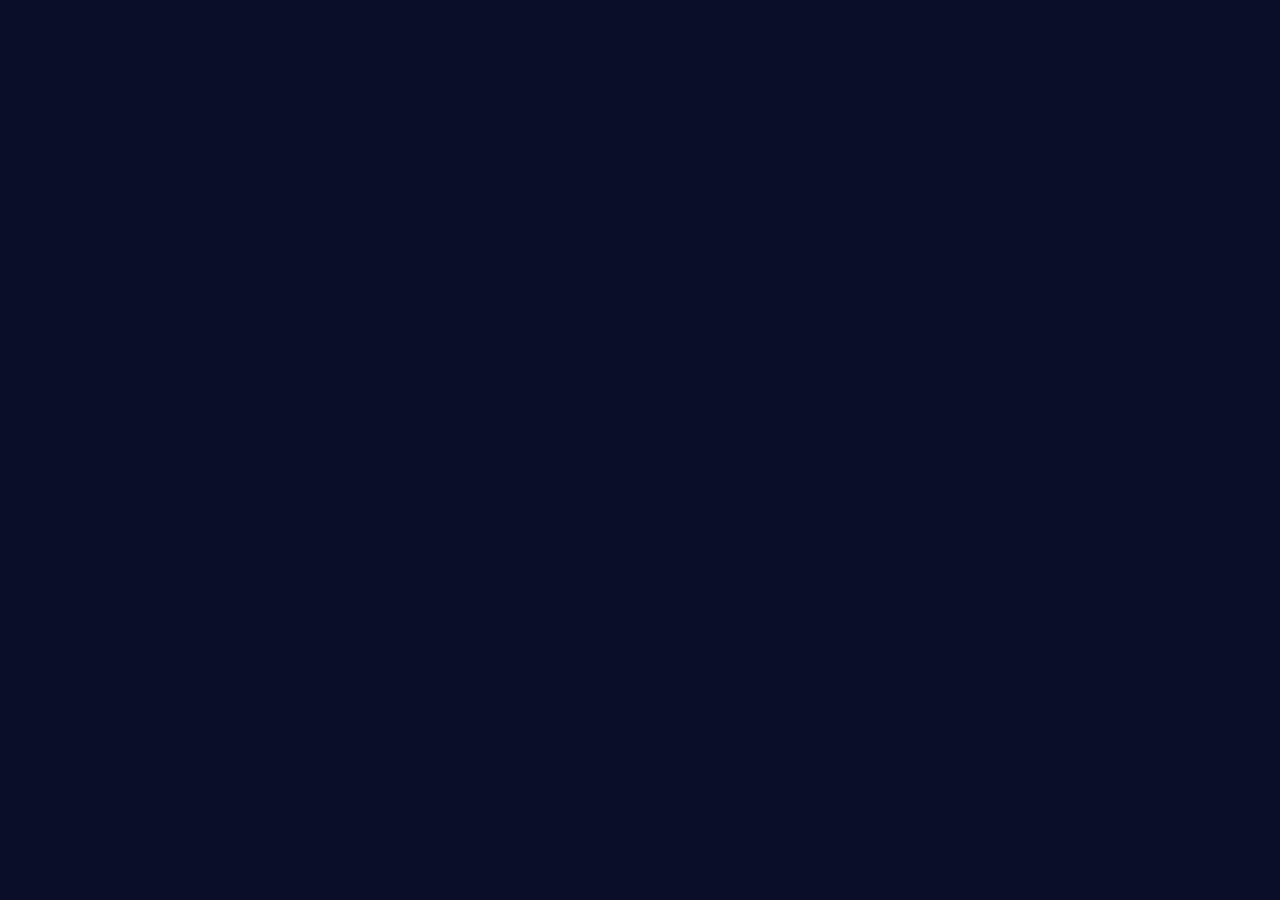
==== index.html @ 2895fe79 "Add files via upload teste01" ====
<!DOCTYPE html>
<html lang="pt-br">
<head>
  <meta charset="UTF-8" />
  <meta name="viewport" content="width=device-width, initial-scale=1.0" />
  <meta name="description" content="RENAN — Portfolio de Web Designer & Desenvolvedor Criativo. Design, UI/UX e Desenvolvimento." />
  <meta name="author" content="Renan Ananias" />
  <meta name="theme-color" content="#0a0e27" />

  <title>RENAN — Portfolio</title>

  <!-- Favicon -->
  <link rel="icon" type="image/svg+xml" href="assets/favicon.svg" />

  <!-- ============================================================ -->
  <!-- Dependências via CDN (sem build!)                              -->
  <!-- ============================================================ -->

  <!-- Tailwind CSS v3 (CDN oficial) -->
  <script src="https://cdn.tailwindcss.com"></script>

  <!-- React 18 (produção) -->
  <script crossorigin src="https://unpkg.com/react@18/umd/react.production.min.js"></script>
  <script crossorigin src="https://unpkg.com/react-dom@18/umd/react-dom.production.min.js"></script>

  <!-- Babel Standalone — compila JSX direto no navegador -->
  <script src="https://unpkg.com/@babel/standalone/babel.min.js"></script>

  <!-- ============================================================ -->
  <!-- Configuração do Tailwind (tema neon cyber)                      -->
  <!-- ============================================================ -->
  <script>
    tailwind.config = {
      darkMode: 'class',
      theme: {
        extend: {
          colors: {
            'neon-green': '#00ff88',
            'neon-cyan': '#00d9ff',
            'neon-magenta': '#ff00ff',
            'bg-dark': '#0a0e27',
            'bg-card': '#1a1f3a',
            'bg-border': '#2d3a5c',
          },
          fontFamily: {
            sans: ['Inter', 'system-ui', 'sans-serif'],
          },
        },
      },
    };
  </script>

  <!-- Estilos customizados (animações + tema) -->
  <link rel="stylesheet" href="css/styles.css" />

  <!-- Google Fonts -->
  <link rel="preconnect" href="https://fonts.googleapis.com" />
  <link rel="preconnect" href="https://fonts.gstatic.com" crossorigin />
  <link
    href="https://fonts.googleapis.com/css2?family=Inter:wght@300;400;500;600;700;800&display=swap"
    rel="stylesheet"
  />

  <!-- ============================================================ -->
  <!-- Google Analytics (invisível — não perturba o usuário)          -->
  <!-- ============================================================ -->
  <script async src="https://www.googletagmanager.com/gtag/js?id=G-N0YK98PT64"></script>
  <script>
    window.dataLayer = window.dataLayer || [];
    function gtag(){dataLayer.push(arguments);}
    gtag('js', new Date());
    gtag('config', 'G-N0YK98PT64');
  </script>
</head>

<body class="bg-[#0a0e27] text-gray-100">
  <!-- Ponto de montagem do React -->
  <div id="root"></div>

  <!-- Fallback enquanto React carrega -->
  <noscript>
    <div style="padding: 2rem; text-align: center; color: #00ff88;">
      ⚠️ Este site precisa de JavaScript habilitado para funcionar.
    </div>
  </noscript>

  <!--
    ============================================================
    Ponto de entrada da aplicação
    - type="text/babel"   : Babel compila o JSX
    - data-presets="react": suporta JSX
    - SEM data-type="module" (Babel Standalone tem bug com imports relativos)
    - Carrega bundle.js (gerado por concatenar.py) com TUDO concatenado
    ============================================================
  -->
  <script type="text/babel" data-presets="react" src="js/bundle.js"></script>
</body>
</html>
---- css/styles.css ----
/* ============================================================================
   styles.css — Custom styles for the no-build portfolio
   Substitui o que era feito pelo @theme do Tailwind v4 no projeto original
   ============================================================================ */

:root {
  /* Cores do tema neon */
  --neon-green: #00ff88;
  --neon-cyan: #00d9ff;
  --neon-magenta: #ff00ff;

  --bg-dark: #0a0e27;
  --bg-card: #1a1f3a;
  --bg-border: #2d3a5c;

  --color-text: #e0e0ff;
  --color-muted: #a0a0c0;
}

/* Reset + base */
* {
  box-sizing: border-box;
}

html {
  scroll-behavior: smooth;
}

body {
  margin: 0;
  padding: 0;
  background: var(--bg-dark);
  color: var(--color-text);
  font-family: 'Inter', system-ui, -apple-system, sans-serif;
  min-height: 100vh;
  overflow-x: hidden;
}

/* Scrollbar customizada (neon) */
::-webkit-scrollbar {
  width: 8px;
}

::-webkit-scrollbar-track {
  background: rgba(10, 14, 39, 0.5);
}

::-webkit-scrollbar-thumb {
  background: linear-gradient(180deg, #00ff88, #00d9ff);
  border-radius: 4px;
}

::-webkit-scrollbar-thumb:hover {
  background: linear-gradient(180deg, #00d9ff, #00ff88);
}

/* ============================================================================
   Animações globais
   ============================================================================ */

@keyframes glow-pulse {
  0%, 100% {
    text-shadow:
      0 0 10px rgba(0, 255, 136, 0.5),
      0 0 20px rgba(0, 217, 255, 0.3);
  }
  50% {
    text-shadow:
      0 0 20px rgba(0, 255, 136, 0.8),
      0 0 40px rgba(0, 217, 255, 0.6);
  }
}

@keyframes neon-glow {
  0%, 100% {
    box-shadow:
      0 0 10px rgba(0, 255, 136, 0.3),
      inset 0 0 10px rgba(0, 255, 136, 0.1);
  }
  50% {
    box-shadow:
      0 0 20px rgba(0, 255, 136, 0.6),
      inset 0 0 20px rgba(0, 255, 136, 0.2);
  }
}

@keyframes fade-in-up {
  from {
    opacity: 0;
    transform: translateY(20px);
  }
  to {
    opacity: 1;
    transform: translateY(0);
  }
}

@keyframes circuit-flow {
  0% {
    stroke-dashoffset: 1000;
  }
  100% {
    stroke-dashoffset: 0;
  }
}

@keyframes fade-in {
  from { opacity: 0; }
  to { opacity: 1; }
}

@keyframes slide-in-from-top {
  from {
    opacity: 0;
    transform: translateY(-8px);
  }
  to {
    opacity: 1;
    transform: translateY(0);
  }
}

/* Classes utilitárias de animação */
.animate-glow-pulse {
  animation: glow-pulse 3s ease-in-out infinite;
}

.animate-neon-glow {
  animation: neon-glow 2s ease-in-out infinite;
}

.animate-fade-in-up {
  animation: fade-in-up 0.8s ease-out;
}

.animate-circuit-flow {
  animation: circuit-flow 4s linear infinite;
}

.animate-fade-in {
  animation: fade-in 150ms ease-out;
}

.animate-slide-in-from-top-2 {
  animation: slide-in-from-top 150ms ease-out;
}

/* ============================================================================
   Cursor pointer em elementos interativos
   ============================================================================ */
button:not(:disabled),
[role="button"]:not([aria-disabled="true"]),
[type="button"]:not(:disabled),
[type="submit"]:not(:disabled),
[type="reset"]:not(:disabled),
a[href],
select:not(:disabled),
input[type="checkbox"]:not(:disabled),
input[type="radio"]:not(:disabled) {
  cursor: pointer;
}

/* ============================================================================
   Container customizado (centrado + padding responsivo)
   ============================================================================ */
.container {
  width: 100%;
  margin-left: auto;
  margin-right: auto;
  padding-left: 1rem;
  padding-right: 1rem;
}

@media (min-width: 640px) {
  .container {
    padding-left: 1.5rem;
    padding-right: 1.5rem;
  }
}

@media (min-width: 1024px) {
  .container {
    padding-left: 2rem;
    padding-right: 2rem;
    max-width: 1280px;
  }
}

/* ============================================================================
   Suporte a prefers-reduced-motion
   ============================================================================ */
@media (prefers-reduced-motion: reduce) {
  *,
  *::before,
  *::after {
    animation-duration: 0.01ms !important;
    animation-iteration-count: 1 !important;
    transition-duration: 0.01ms !important;
    scroll-behavior: auto !important;
  }
}

/* ============================================================================
   v9.4.3: Wave effect + cores padrao para as letras "RENAN" e "CREATIVE DEVELOPER"

   Estrategia (3 camadas de CSS, sem conflito):
   
   1. .letter-h1 / .letter-p:
      - Cores PADRAO (verde para RENAN, azul para subtitle)
      - Aplicadas SEMPRE nos spans (inclusive quando centered=false)
      - Nivel de cascata: autor normal (mais baixo)
   
   2. @keyframes waveColors:
      - Animacao que muda cor E text-shadow (glow) em sincronia
      - verde (#00ff88) -> azul (#00d9ff) -> branco -> azul -> verde
      - Nivel de cascata: ANIMACAO (mais alto que autor normal)
      - Quando .wave-letter esta ativo, SOBREPOE as cores de .letter-h1/.letter-p
   
   3. .wave-letter:
      - Soh aplicado quando centered=true
      - Contem as propriedades animation-* (sem !important)
      - O animation-delay usa CSS variable --wave-delay (setada inline nos spans)
      - Nao conflita com .letter-h1/.letter-p (cascata de animacao > classe)
      - white-space: pre preserva o espaco entre "CREATIVE" e "DEVELOPER"
   
   Fluxo:
   - centered=false: span tem class="letter-h1" -> cor verde estatica
   - centered=true:  span tem class="letter-h1 wave-letter" -> animacao sobrepoe
   ============================================================================ */

/* === CORES PADRAO (aplicadas SEMPRE, sobrepostas pela animacao quando ativa) === */
.letter-h1 {
  display: inline-block;
  white-space: pre;
  color: #00ff88;
  text-shadow: 0 0 14px rgba(0, 255, 136, 0.6), 0 0 28px rgba(0, 255, 136, 0.4);
}

.letter-p {
  display: inline-block;
  white-space: pre;
  color: #00d9ff;
  text-shadow: 0 0 10px rgba(0, 217, 255, 0.6);
}

/* === KEYFRAMES DA ANIMACAO WAVE === */
@keyframes waveColors {
  0%   { color: #00ff88; text-shadow: 0 0 14px rgba(0, 255, 136, 0.9), 0 0 28px rgba(0, 255, 136, 0.9); }
  25%  { color: #00d9ff; text-shadow: 0 0 14px rgba(0, 217, 255, 0.9), 0 0 28px rgba(0, 217, 255, 0.9); }
  50%  { color: #ffffff; text-shadow: 0 0 14px rgba(255, 255, 255, 1.0), 0 0 28px rgba(255, 255, 255, 1.0); }
  75%  { color: #00d9ff; text-shadow: 0 0 14px rgba(0, 217, 255, 0.9), 0 0 28px rgba(0, 217, 255, 0.9); }
  100% { color: #00ff88; text-shadow: 0 0 14px rgba(0, 255, 136, 0.9), 0 0 28px rgba(0, 255, 136, 0.9); }
}

/* === CLASSE DE ANIMACAO (ativada via className quando centered=true) === */
.wave-letter {
  /* O display e white-space sao herdados de .letter-h1/.letter-p */
  animation-name: waveColors;
  animation-duration: 1.5s;
  animation-timing-function: ease-in-out;
  animation-iteration-count: infinite;
  /* IMPORTANTE: animation-delay vem da CSS variable --wave-delay (setada inline nos spans).
     Cada span tem um delay diferente: span 0 = 0ms, span 1 = 80ms, span 2 = 160ms, etc.
     Isso cria o efeito "onda" passando da esquerda para direita.
     NAO definir animation-delay fixo aqui (senao todas as letras teriam o mesmo delay). */
  animation-delay: var(--wave-delay, 0ms);
}

/* ============================================================================
   v9.4.4: Classes padrao para titulos de secoes (About Me, Skills, etc.)
   - Seguem o mesmo padrao primario de RENAN + CREATIVE DEVELOPER:
     * .section-title-base: cor verde fixa (#00ff88) com glow (text-shadow)
       -> mesmo estilo do .letter-h1 (RENAN antes da animacao)
     * .section-title-wave: animacao waveColors rodando em loop
       -> mesmo efeito do .wave-letter (RENAN durante a animacao)
   - Assim, mesmo se o wave falhar (cache), a cor fixa com glow permanece
   - Basta aplicar ambas as classes para ter fallback + efeito juntos
   ============================================================================ */

/* Cor fixa com glow (fallback seguro) — igual ao .letter-h1 */
.section-title-base {
  color: #00ff88;
  text-shadow: 0 0 14px rgba(0, 255, 136, 0.6), 0 0 28px rgba(0, 255, 136, 0.4);
}

/* Efeito wave rodando em loop — igual ao @keyframes waveColors */
.section-title-wave {
  animation: waveColors 1.5s ease-in-out infinite;
}
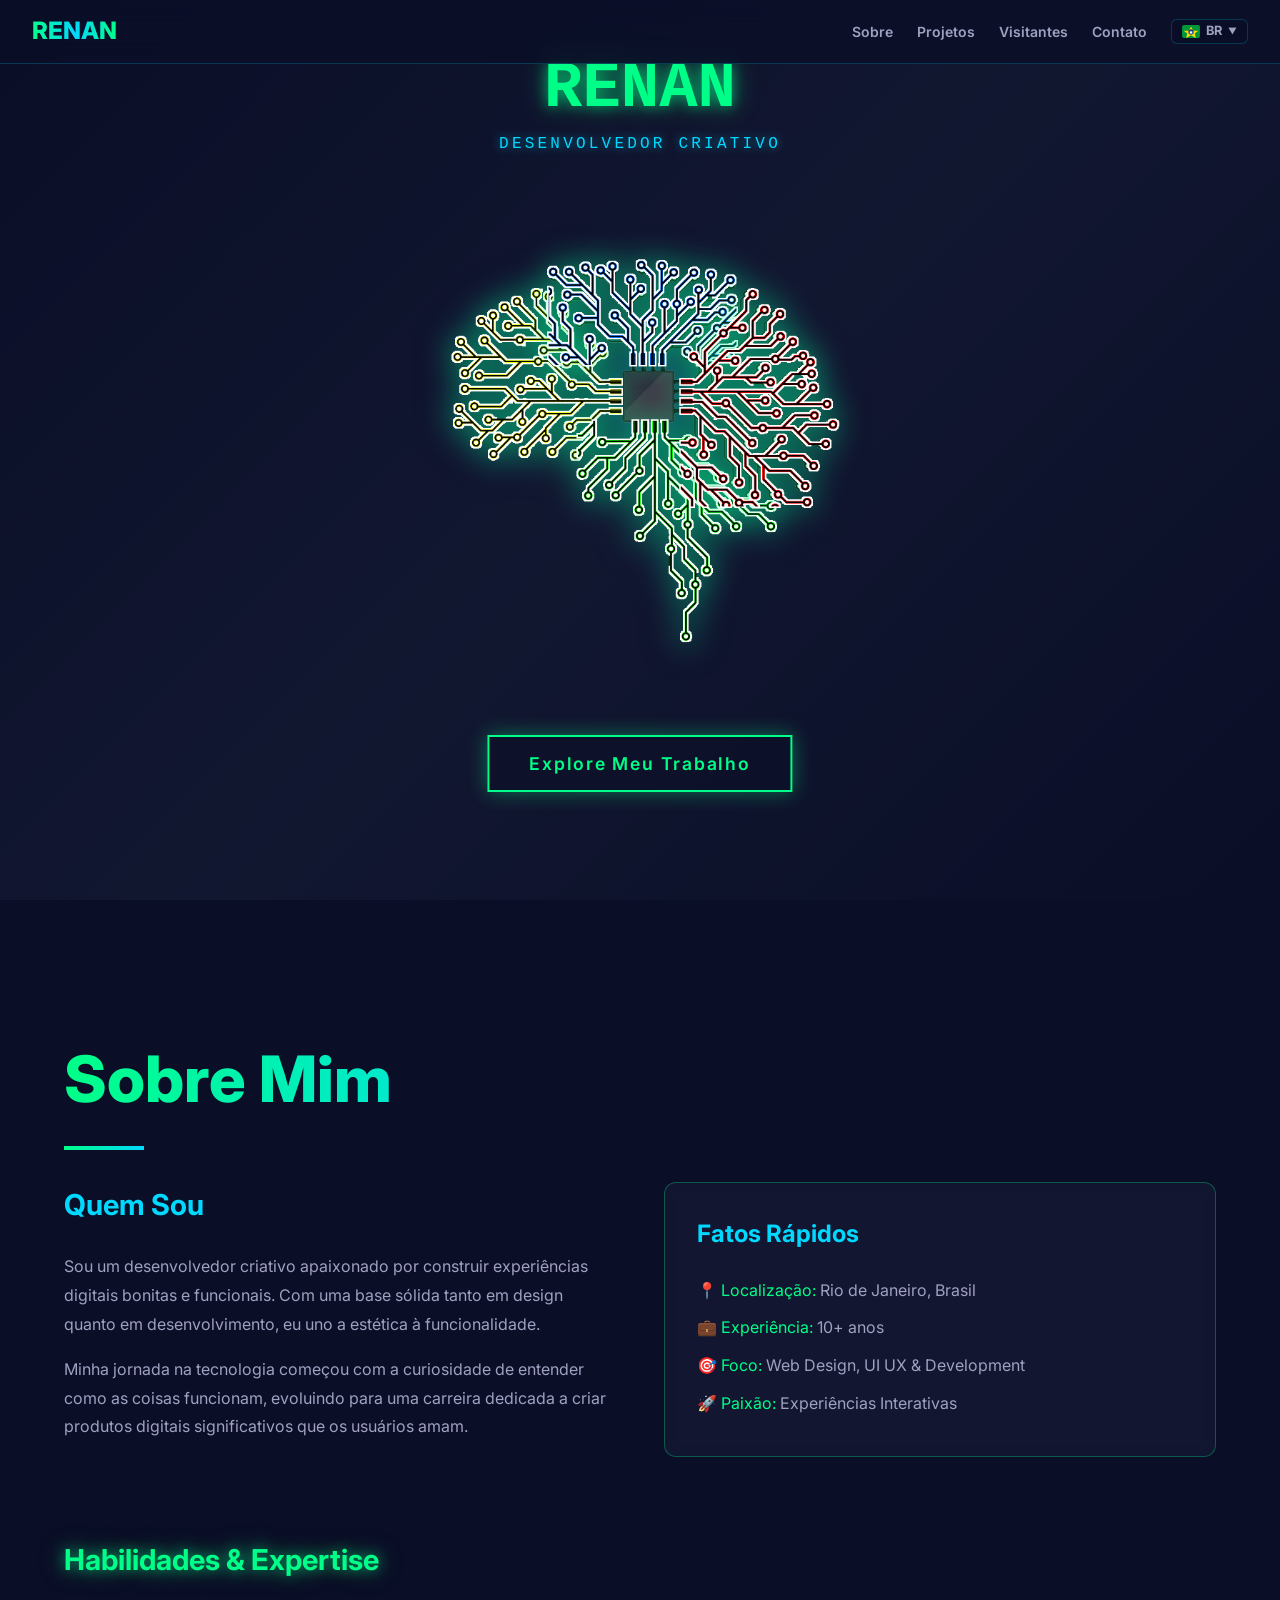
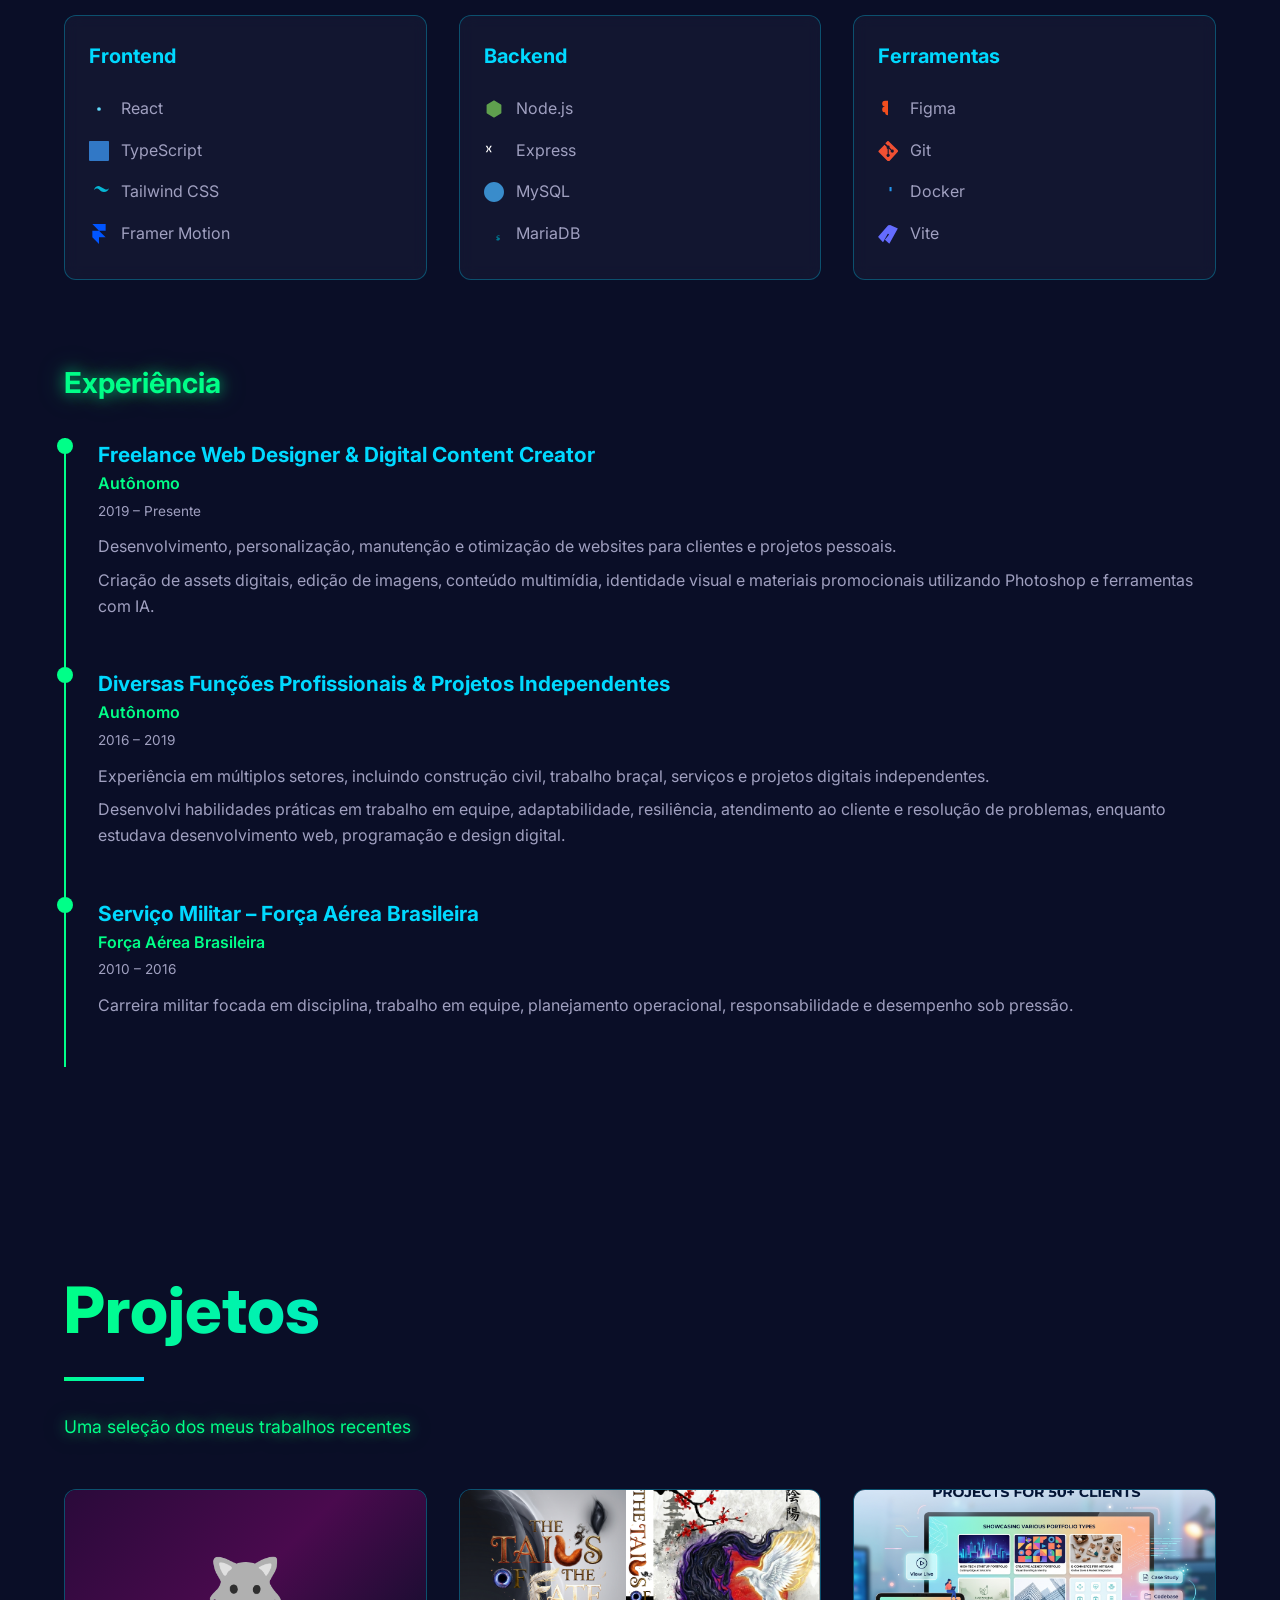
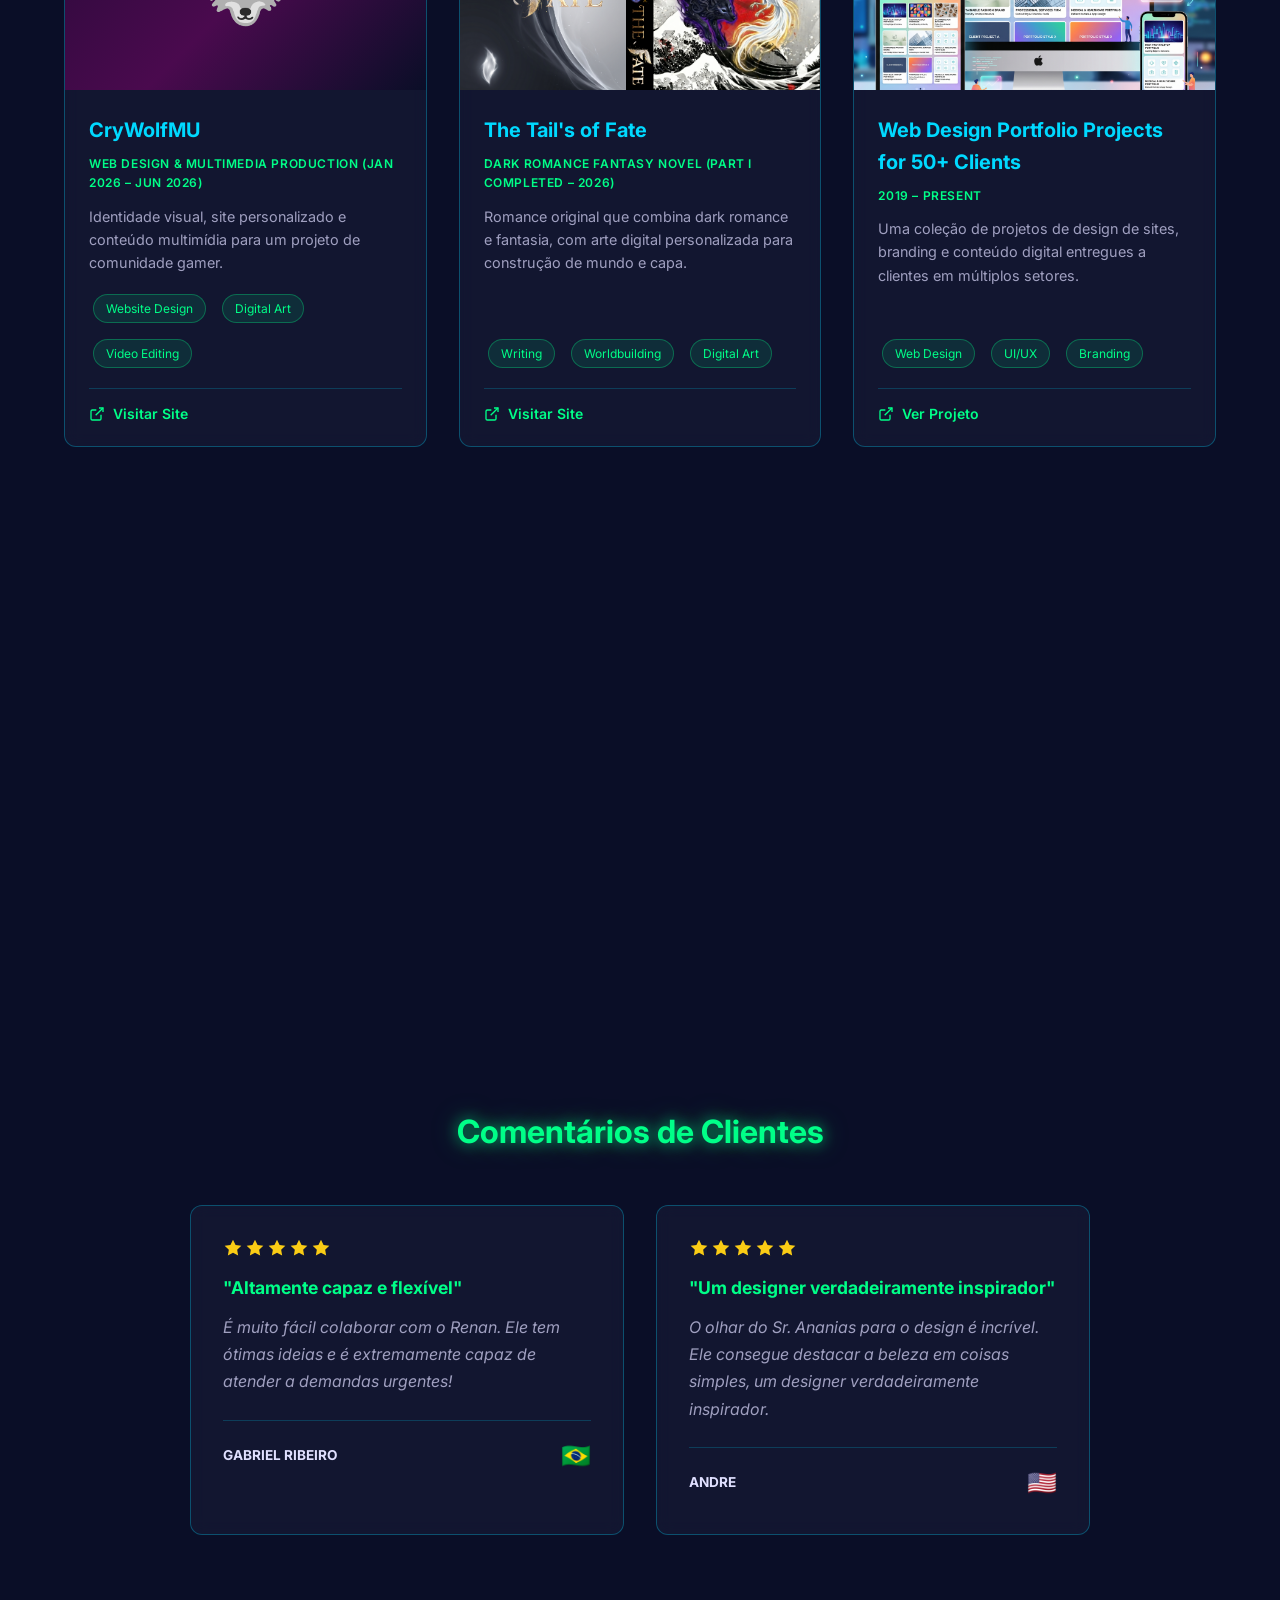
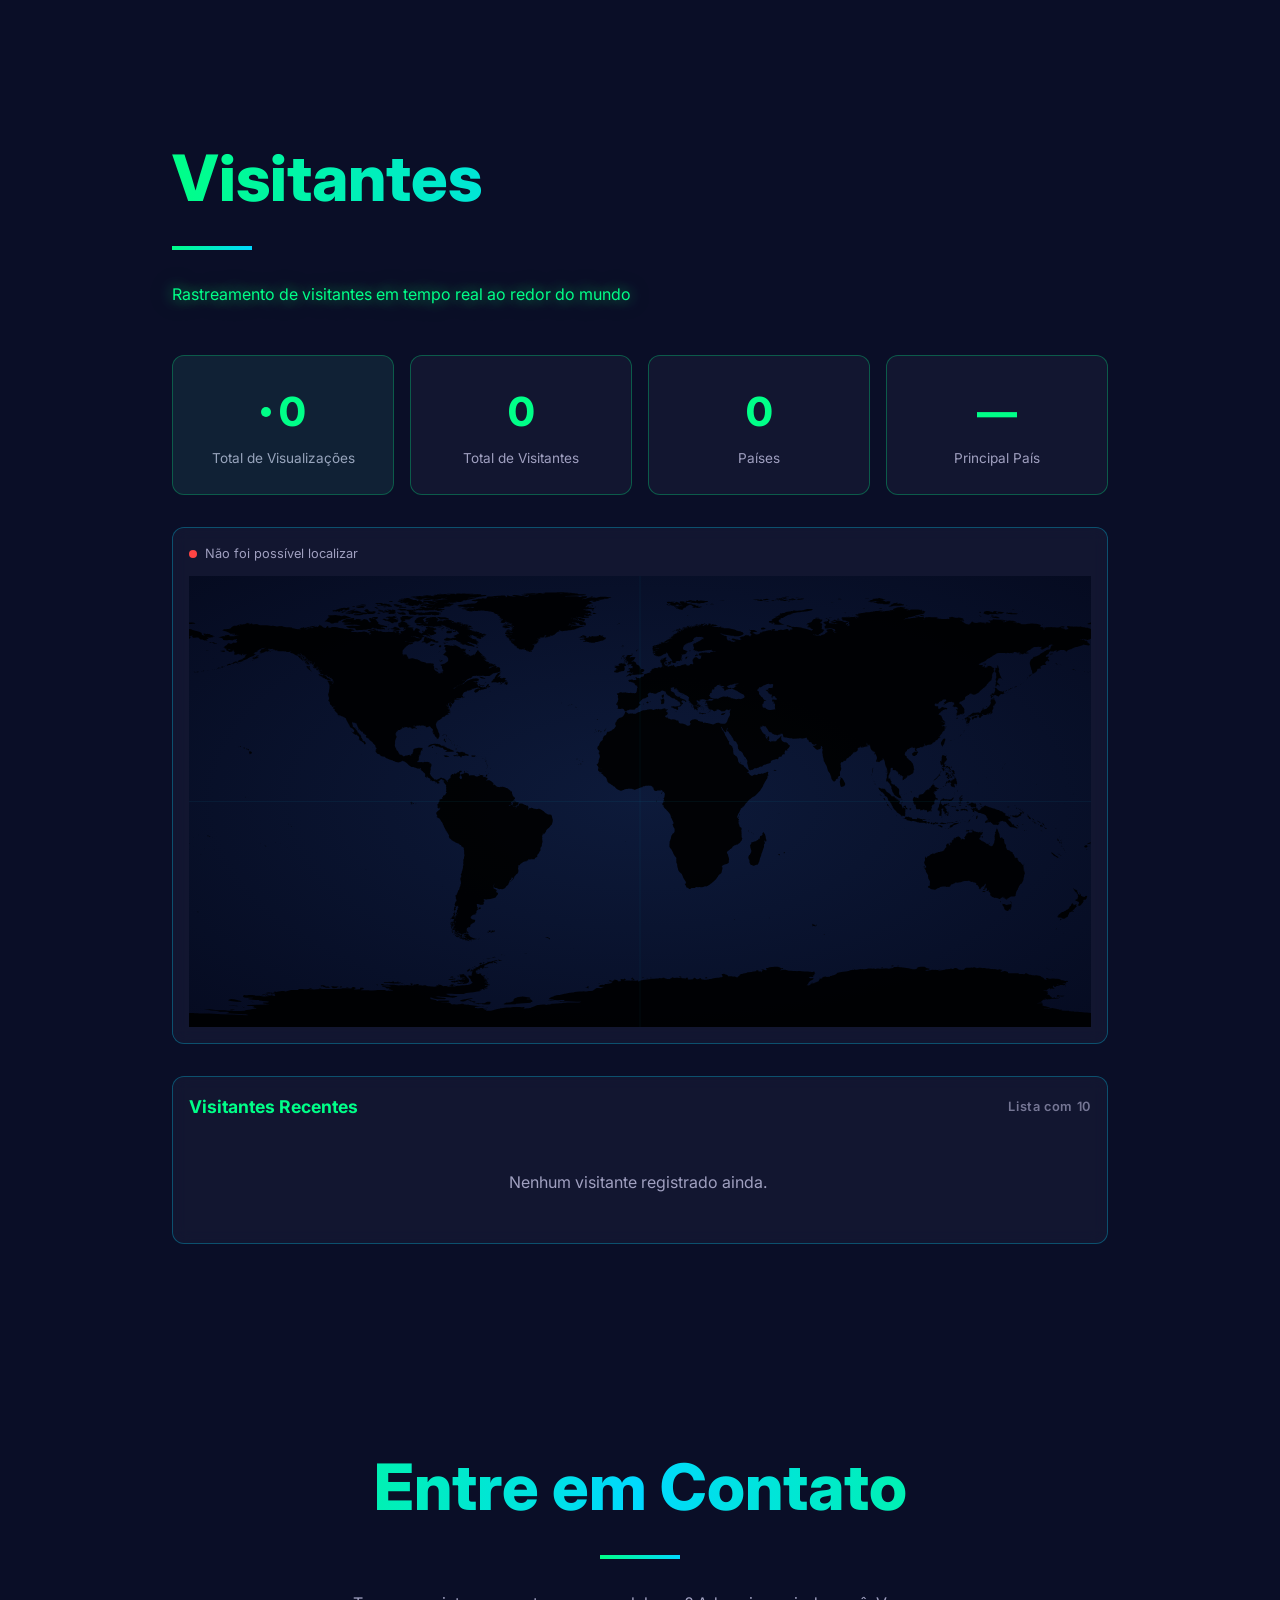
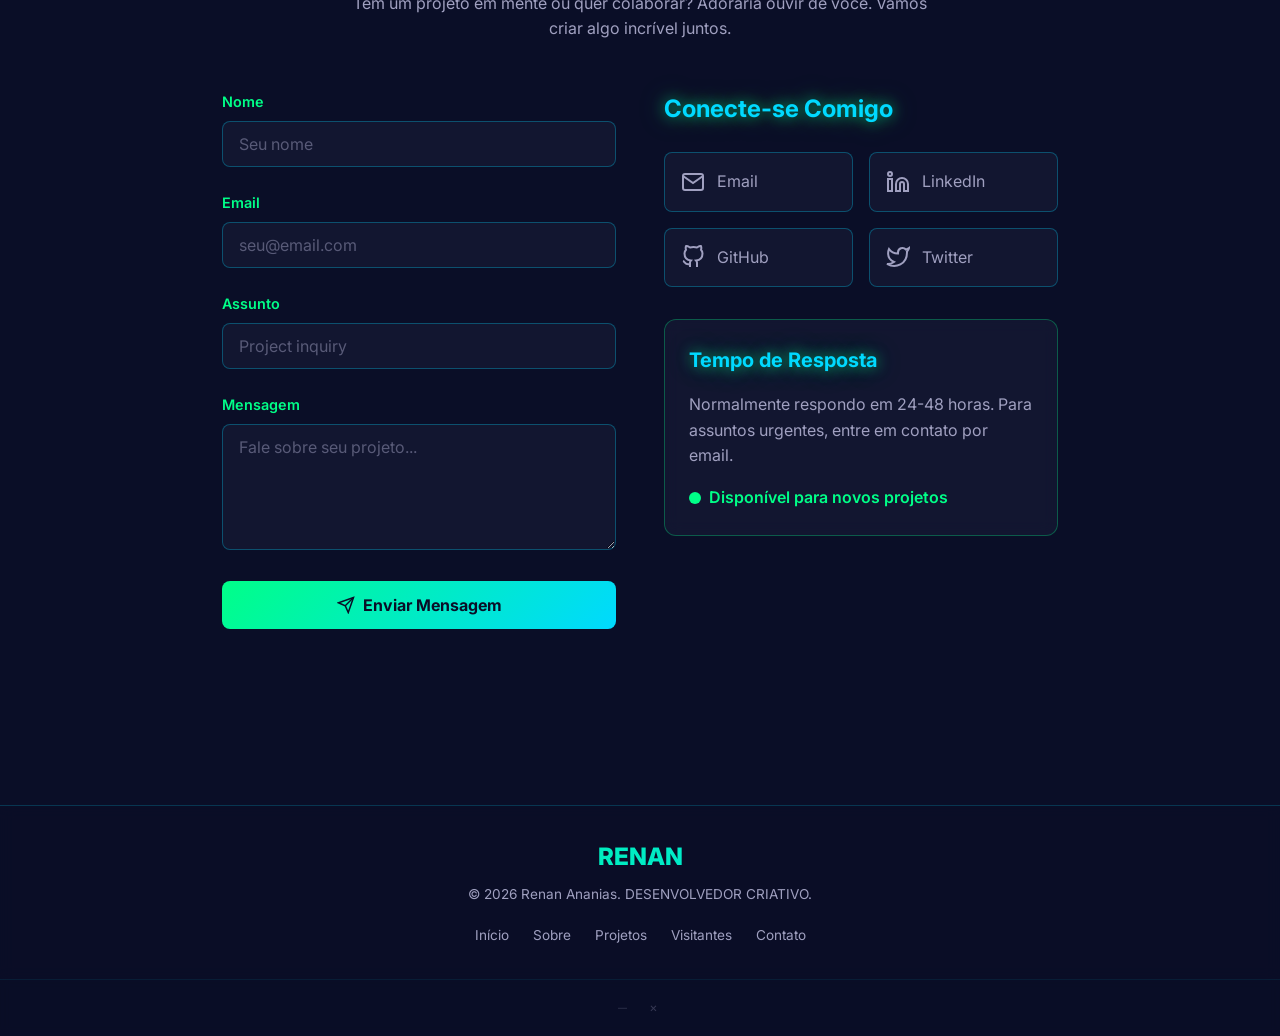
==== commit a9f09f11: "Add files via upload" ====
--- a/index.html
+++ b/index.html
@@ -6,64 +6,25 @@
   <meta name="description" content="RENAN — Portfolio de Web Designer & Desenvolvedor Criativo. Design, UI/UX e Desenvolvimento." />
   <meta name="author" content="Renan Ananias" />
   <meta name="theme-color" content="#0a0e27" />
-
   <title>RENAN — Portfolio</title>
 
   <!-- Favicon -->
-  <link rel="icon" type="image/svg+xml" href="assets/favicon.svg" />
-
-  <!-- ============================================================ -->
-  <!-- Dependências via CDN (sem build!)                              -->
-  <!-- ============================================================ -->
-
-  <!-- Tailwind CSS v3 (CDN oficial) -->
-  <script src="https://cdn.tailwindcss.com"></script>
-
-  <!-- React 18 (produção) -->
-  <script crossorigin src="https://unpkg.com/react@18/umd/react.production.min.js"></script>
-  <script crossorigin src="https://unpkg.com/react-dom@18/umd/react-dom.production.min.js"></script>
-
-  <!-- Babel Standalone — compila JSX direto no navegador -->
-  <script src="https://unpkg.com/@babel/standalone/babel.min.js"></script>
-
-  <!-- ============================================================ -->
-  <!-- Configuração do Tailwind (tema neon cyber)                      -->
-  <!-- ============================================================ -->
-  <script>
-    tailwind.config = {
-      darkMode: 'class',
-      theme: {
-        extend: {
-          colors: {
-            'neon-green': '#00ff88',
-            'neon-cyan': '#00d9ff',
-            'neon-magenta': '#ff00ff',
-            'bg-dark': '#0a0e27',
-            'bg-card': '#1a1f3a',
-            'bg-border': '#2d3a5c',
-          },
-          fontFamily: {
-            sans: ['Inter', 'system-ui', 'sans-serif'],
-          },
-        },
-      },
-    };
-  </script>
-
-  <!-- Estilos customizados (animações + tema) -->
-  <link rel="stylesheet" href="css/styles.css" />
+  <link rel="icon" type="image/svg+xml" href="midia/ico/favicon.svg" />
 
   <!-- Google Fonts -->
   <link rel="preconnect" href="https://fonts.googleapis.com" />
   <link rel="preconnect" href="https://fonts.gstatic.com" crossorigin />
-  <link
-    href="https://fonts.googleapis.com/css2?family=Inter:wght@300;400;500;600;700;800&display=swap"
-    rel="stylesheet"
-  />
-
-  <!-- ============================================================ -->
-  <!-- Google Analytics (invisível — não perturba o usuário)          -->
-  <!-- ============================================================ -->
+  <link href="https://fonts.googleapis.com/css2?family=Inter:wght@300;400;500;600;700;800&display=swap" rel="stylesheet" />
+
+  <!-- CSS -->
+  <link rel="stylesheet" href="css/base.css" />
+  <link rel="stylesheet" href="css/hero.css" />
+  <link rel="stylesheet" href="css/about.css" />
+  <link rel="stylesheet" href="css/projects.css" />
+  <link rel="stylesheet" href="css/visitors.css" />
+  <link rel="stylesheet" href="css/contact.css" />
+
+  <!-- Google Analytics -->
   <script async src="https://www.googletagmanager.com/gtag/js?id=G-N0YK98PT64"></script>
   <script>
     window.dataLayer = window.dataLayer || [];
@@ -71,28 +32,656 @@
     gtag('js', new Date());
     gtag('config', 'G-N0YK98PT64');
   </script>
+
+  <!-- Google AdSense -->
+  <script async src="https://pagead2.googlesyndication.com/pagead/js/adsbygoogle.js?client=ca-pub-6286735969826499" crossorigin="anonymous"></script>
 </head>
-
-<body class="bg-[#0a0e27] text-gray-100">
-  <!-- Ponto de montagem do React -->
-  <div id="root"></div>
-
-  <!-- Fallback enquanto React carrega -->
-  <noscript>
-    <div style="padding: 2rem; text-align: center; color: #00ff88;">
-      ⚠️ Este site precisa de JavaScript habilitado para funcionar.
-    </div>
-  </noscript>
-
-  <!--
-    ============================================================
-    Ponto de entrada da aplicação
-    - type="text/babel"   : Babel compila o JSX
-    - data-presets="react": suporta JSX
-    - SEM data-type="module" (Babel Standalone tem bug com imports relativos)
-    - Carrega bundle.js (gerado por concatenar.py) com TUDO concatenado
-    ============================================================
-  -->
-  <script type="text/babel" data-presets="react" src="js/bundle.js"></script>
+<body>
+
+  <!-- ============================================================ -->
+  <!-- VIDEO BACKGROUND                                             -->
+  <!-- ============================================================ -->
+  <div id="video-bg">
+    <video autoplay loop muted playsinline preload="auto" disablepictureinpicture disableremoteplayback>
+      <source src="midia/video/circuit-brain-v2.mp4" type="video/mp4" />
+    </video>
+  </div>
+
+  <!-- ============================================================ -->
+  <!-- CIRCUIT BACKGROUND (CANVAS)                                  -->
+  <!-- ============================================================ -->
+  <canvas id="circuit-canvas"></canvas>
+
+  <!-- ============================================================ -->
+  <!-- NAVEGAÇÃO                                                    -->
+  <!-- ============================================================ -->
+  <nav class="nav-bar" id="navbar">
+    <div class="nav-inner">
+      <a href="#home" class="nav-logo" id="nav-logo">RENAN</a>
+      <ul class="nav-links">
+        <li><a href="#about">Sobre</a></li>
+        <li><a href="#projects">Projetos</a></li>
+        <li><a href="#visitors">Visitantes</a></li>
+        <li><a href="#contact">Contato</a></li>
+        <li class="translate-wrap" id="lang-selector-wrap">
+          <button class="lang-current" id="lang-current-btn" title="Idioma">
+            <img class="lang-flag" src="midia/img/flags/br.svg" alt="BR" width="18" height="13" />
+            <span class="lang-code">BR</span>
+            <span class="lang-arrow">▼</span>
+          </button>
+          <ul class="lang-dropdown" id="lang-dropdown">
+            <li data-lang="pt" class="lang-option active"><img class="lang-flag" src="midia/img/flags/br.svg" alt="BR" width="18" height="13" /><span class="lang-code">BR</span></li>
+            <li data-lang="en" class="lang-option"><img class="lang-flag" src="midia/img/flags/us.svg" alt="EUA" width="18" height="13" /><span class="lang-code">EUA</span></li>
+            <li data-lang="es" class="lang-option"><img class="lang-flag" src="midia/img/flags/es.svg" alt="ESP" width="18" height="13" /><span class="lang-code">ESP</span></li>
+            <li data-lang="zh-CN" class="lang-option"><img class="lang-flag" src="midia/img/flags/cn.svg" alt="CHN" width="18" height="13" /><span class="lang-code">CHN</span></li>
+            <li data-lang="ja" class="lang-option"><img class="lang-flag" src="midia/img/flags/jp.svg" alt="JPN" width="18" height="13" /><span class="lang-code">JPN</span></li>
+          </ul>
+        </li>
+      </ul>
+    </div>
+  </nav>
+
+  <!-- ============================================================ -->
+  <!-- HERO / BRAIN MENU                                            -->
+  <!-- ============================================================ -->
+  <section class="hero-section" id="home">
+    <!-- Brain image base -->
+    <div class="hero-brain-img" id="hero-brain-img">
+      <img src="midia/img/AI_Cerebro-com-chip-central.png" alt="Cérebro Neural" />
+    </div>
+
+    <!-- Overlays de circuito (4 camadas) -->
+    <div class="hero-overlay" style="transition:all 0.4s ease-out;">
+      <img src="midia/img/brain_layer_about.png" alt="About" />
+    </div>
+    <div class="hero-overlay" style="transition:all 0.4s ease-out 0.2s;">
+      <img src="midia/img/brain_layer_projects.png" alt="Projects" />
+    </div>
+    <div class="hero-overlay" style="transition:all 0.4s ease-out 0.4s;">
+      <img src="midia/img/brain_layer_visitors.png" alt="Visitors" />
+    </div>
+    <div class="hero-overlay" style="transition:all 0.4s ease-out 0.6s;">
+      <img src="midia/img/brain_layer_contact.png" alt="Contact" />
+    </div>
+
+    <!-- Matrix trails container -->
+    <div id="hero-matrix-trail" class="hero-matrix-trail"></div>
+
+    <!-- Text trail container -->
+    <div id="hero-text-trail" class="hero-text-trail"></div>
+
+    <!-- Texto RENAN + subtitle -->
+    <div class="hero-text" id="hero-text">
+      <h1>RENAN</h1>
+      <p>DESENVOLVEDOR CRIATIVO</p>
+    </div>
+
+    <!-- CTA -->
+    <div class="hero-cta" id="hero-cta">
+      <button id="hero-start-btn">Explore Meu Trabalho</button>
+    </div>
+
+    <!-- Corner buttons container -->
+    <div id="hero-buttons"></div>
+  </section>
+
+  <!-- ============================================================ -->
+  <!-- SOBRE MIM                                                    -->
+  <!-- ============================================================ -->
+  <section class="section" id="about">
+    <div class="container">
+      <h1 class="section-title section-title-glow">Sobre Mim</h1>
+      <div class="section-divider"></div>
+
+      <div class="about-grid" style="margin-bottom:5rem;">
+        <div class="about-text about-fade-in-left">
+          <h2>Quem Sou</h2>
+          <p>Sou um desenvolvedor criativo apaixonado por construir experiências digitais bonitas e funcionais. Com uma base sólida tanto em design quanto em desenvolvimento, eu uno a estética à funcionalidade.</p>
+          <p>Minha jornada na tecnologia começou com a curiosidade de entender como as coisas funcionam, evoluindo para uma carreira dedicada a criar produtos digitais significativos que os usuários amam.</p>
+        </div>
+        <div class="about-facts about-fade-in-right">
+          <h3>Fatos Rápidos</h3>
+          <ul>
+            <li><span>📍 Localização:</span> Rio de Janeiro, Brasil</li>
+            <li><span>💼 Experiência:</span> 10+ anos</li>
+            <li><span>🎯 Foco:</span> Web Design, UI UX & Development</li>
+            <li><span>🚀 Paixão:</span> Experiências Interativas</li>
+          </ul>
+        </div>
+      </div>
+
+      <!-- Skills -->
+      <h2 class="section-title-base section-title-wave" style="font-size:1.8rem;margin-bottom:2rem;">Habilidades & Expertise</h2>
+      <div class="skills-grid" style="margin-bottom:5rem;">
+        <div class="skill-card about-fade-in">
+          <h3>Frontend</h3>
+          <ul>
+            <li class="skill-item"><svg class="skill-icon" viewBox="0 0 24 24" fill="#61DAFB"><path d="M14.23 12.004a2.236 2.236 0 0 1-2.235 2.236 2.236 2.236 0 0 1-2.236-2.236 2.236 2.236 0 0 1 2.235-2.236 2.236 2.236 0 0 1 2.236 2.236z"/></svg> React</li>
+            <li class="skill-item"><svg class="skill-icon" viewBox="0 0 24 24" fill="#3178C6"><path d="M1.125 0C.502 0 0 .502 0 1.125v21.75C0 23.498.502 24 1.125 24h21.75c.623 0 1.125-.502 1.125-1.125V1.125C24 .502 23.498 0 22.875 0z"/></svg> TypeScript</li>
+            <li class="skill-item"><svg class="skill-icon" viewBox="0 0 24 24" fill="#06B6D4"><path d="M12.001 4.8c-3.2 0-5.2 1.6-6 4.8 1.2-1.6 2.6-2.2 4.2-1.8.913.228 1.565.89 2.288 1.624C13.666 10.618 15.027 12 18.001 12c3.2 0 5.2-1.6 6-4.8-1.2 1.6-2.6 2.2-4.2 1.8z"/></svg> Tailwind CSS</li>
+            <li class="skill-item"><svg class="skill-icon" viewBox="0 0 24 24" fill="#0055FF"><path d="M4 0h16v8h-8L4 0zm0 8h8l8 8h-8v8L4 16V8z"/></svg> Framer Motion</li>
+          </ul>
+        </div>
+        <div class="skill-card about-fade-in">
+          <h3>Backend</h3>
+          <ul>
+            <li class="skill-item"><svg class="skill-icon" viewBox="0 0 24 24" fill="#5FA04E"><path d="M11.998 1.77c-.15 0-.31.04-.46.12L3.62 6.61c-.31.17-.5.5-.5.86v9.05c0 .36.19.69.5.86l7.92 4.72c.15.09.31.13.46.13.15 0 .31-.04.45-.13l7.92-4.72c.31-.17.5-.5.5-.86V7.47c0-.36-.19-.69-.5-.86L12.44 1.89a.93.93 0 0 0-.45-.12z"/></svg> Node.js</li>
+            <li class="skill-item"><svg class="skill-icon" viewBox="0 0 24 24" fill="#FFFFFF"><path d="M9.297 13.412H7.55l-.022-.043-1.81-3.515-1.81 3.515H2.16L4.5 9.594 2.043 5.84h1.91l1.726 3.515L7.527 5.84h1.872L6.96 9.625l2.337 3.787z"/></svg> Express</li>
+            <li class="skill-item"><svg class="skill-icon" viewBox="0 0 24 24" fill="#398CCB"><path d="M24 12c0 6.627-5.373 12-12 12S0 18.627 0 12 5.373 0 12 0s12 5.373 12 12z"/></svg> MySQL</li>
+            <li class="skill-item"><svg class="skill-icon" viewBox="0 0 24 24" fill="#00758F"><path d="M16.405 17.4c-.045-.27-.27-.36-.585-.45-.315-.09-.54-.135-.81-.315-.27-.18-.27-.45-.27-.81.045-.585.36-1.305.99-1.755.63-.45 1.395-.675 2.205-.585.27.045.45.135.63.27.18.135.27.27.27.45 0 .135-.045.27-.18.36-.135.09-.315.09-.45.09-.18 0-.45 0-.72-.09-.36-.09-.72-.045-.99.135-.18.18-.27.36-.27.63 0 .27.135.45.36.585.18.09.45.18.72.225.36.09.63.18.9.27.27.09.45.18.63.36.18.18.27.45.27.81 0 .63-.225 1.17-.72 1.62-.45.405-1.125.63-1.935.63-.45 0-.9-.09-1.305-.27-.36-.135-.63-.36-.81-.585z"/></svg> MariaDB</li>
+          </ul>
+        </div>
+        <div class="skill-card about-fade-in">
+          <h3>Ferramentas</h3>
+          <ul>
+            <li class="skill-item"><svg class="skill-icon" viewBox="0 0 24 24" fill="#F24E1E"><path d="M12 2H8.5a3.5 3.5 0 0 0 0 7H12V2zM12 9H8.5a3.5 3.5 0 0 0 0 7H12V9zM12 16H8.5a3.5 3.5 0 0 0 3.5 3.5V16z"/></svg> Figma</li>
+            <li class="skill-item"><svg class="skill-icon" viewBox="0 0 24 24" fill="#F05033"><path d="M23.546 10.93 13.067.452a1.553 1.553 0 0 0-2.193 0L8.717 2.612l2.768 2.768a1.838 1.838 0 0 1 2.333 2.336l2.673 2.673a1.838 1.838 0 1 1-1.103 1.084l-2.494-2.494v6.554a1.838 1.838 0 1 1-1.331-.034V9.604a1.838 1.838 0 0 1-.998-2.41L7.83 4.577 1.04 11.367a1.553 1.553 0 0 0 0 2.193l10.48 10.48a1.553 1.553 0 0 0 2.193 0L23.547 13.12a1.55 1.55 0 0 0 0-2.192z"/></svg> Git</li>
+            <li class="skill-item"><svg class="skill-icon" viewBox="0 0 24 24" fill="#2496ED"><path d="M13.983 11.078h2.119a.18.18 0 0 0 .18-.18V6.105a.18.18 0 0 0-.18-.18h-2.119a.18.18 0 0 0-.18.18v4.793c0 .099.081.18.18.18z"/></svg> Docker</li>
+            <li class="skill-item"><svg class="skill-icon" viewBox="0 0 24 24" fill="#646CFF"><path d="M14.475 1.078 23.41 5.039a.455.455 0 0 1 .205.638l-9.642 17.503a.46.46 0 0 1-.696.149L8.563 19.106a.456.456 0 0 1-.061-.612L13.06 12.84a.342.342 0 0 0-.078-.49l-.842-.624a.342.342 0 0 0-.527.142L6.4 21.42a.456.456 0 0 1-.71.13L.404 15.788a.456.456 0 0 1-.013-.654L12.197 1.555a.456.456 0 0 1 .55-.085z"/></svg> Vite</li>
+          </ul>
+        </div>
+      </div>
+
+      <!-- Experiência -->
+      <h2 class="section-title-base section-title-wave" style="font-size:1.8rem;margin-bottom:2rem;">Experiência</h2>
+      <div class="timeline">
+        <div class="timeline-item about-fade-in">
+          <h3>Freelance Web Designer & Digital Content Creator</h3>
+          <div class="company">Autônomo</div>
+          <div class="period">2019 – Presente</div>
+          <p>Desenvolvimento, personalização, manutenção e otimização de websites para clientes e projetos pessoais.</p>
+          <p>Criação de assets digitais, edição de imagens, conteúdo multimídia, identidade visual e materiais promocionais utilizando Photoshop e ferramentas com IA.</p>
+        </div>
+        <div class="timeline-item about-fade-in">
+          <h3>Diversas Funções Profissionais & Projetos Independentes</h3>
+          <div class="company">Autônomo</div>
+          <div class="period">2016 – 2019</div>
+          <p>Experiência em múltiplos setores, incluindo construção civil, trabalho braçal, serviços e projetos digitais independentes.</p>
+          <p>Desenvolvi habilidades práticas em trabalho em equipe, adaptabilidade, resiliência, atendimento ao cliente e resolução de problemas, enquanto estudava desenvolvimento web, programação e design digital.</p>
+        </div>
+        <div class="timeline-item about-fade-in">
+          <h3>Serviço Militar – Força Aérea Brasileira</h3>
+          <div class="company">Força Aérea Brasileira</div>
+          <div class="period">2010 – 2016</div>
+          <p>Carreira militar focada em disciplina, trabalho em equipe, planejamento operacional, responsabilidade e desempenho sob pressão.</p>
+        </div>
+      </div>
+    </div>
+  </section>
+
+  <!-- ============================================================ -->
+  <!-- PROJETOS                                                     -->
+  <!-- ============================================================ -->
+  <section class="section" id="projects">
+    <div class="container">
+      <h1 class="section-title section-title-glow">Projetos</h1>
+      <div class="section-divider"></div>
+      <p class="section-title-base section-title-wave" style="margin-bottom:3rem;font-size:1.1rem;">Uma seleção dos meus trabalhos recentes</p>
+
+      <!-- Grid de projetos -->
+      <div class="projects-grid">
+        <!-- Projeto 1: CryWolfMU -->
+        <div class="project-card" style="transition-delay:0ms;">
+          <div class="project-thumb">
+            <div class="gradient-bg" style="background:linear-gradient(135deg,#2a0a3a,#4a0a4e,#0a0e27);">🐺</div>
+            <div class="gradient-overlay"></div>
+          </div>
+          <div class="project-info">
+            <h3>CryWolfMU</h3>
+            <div class="project-period">Web Design & Multimedia Production (Jan 2026 – Jun 2026)</div>
+            <p class="project-desc">Identidade visual, site personalizado e conteúdo multimídia para um projeto de comunidade gamer.</p>
+            <div class="project-tags">
+              <span class="tag">Website Design</span>
+              <span class="tag">Digital Art</span>
+              <span class="tag">Video Editing</span>
+            </div>
+            <div class="project-actions">
+              <button data-link="https://www.crywolfmu.com" data-type="visit">
+                <svg viewBox="0 0 24 24" fill="none" stroke="currentColor" stroke-width="2"><path d="M18 13v6a2 2 0 0 1-2 2H5a2 2 0 0 1-2-2V8a2 2 0 0 1 2-2h6"/><polyline points="15 3 21 3 21 9"/><line x1="10" y1="14" x2="21" y2="3"/></svg>
+                Visitar Site
+              </button>
+            </div>
+          </div>
+        </div>
+
+        <!-- Projeto 2: The Tail's of Fate -->
+        <div class="project-card" style="transition-delay:100ms;">
+          <div class="project-thumb">
+            <img src="midia/img/capa_e_contra_capa_livro.png" alt="The Tail's of Fate" />
+            <div class="gradient-overlay"></div>
+          </div>
+          <div class="project-info">
+            <h3>The Tail's of Fate</h3>
+            <div class="project-period">Dark Romance Fantasy Novel (Part I Completed – 2026)</div>
+            <p class="project-desc">Romance original que combina dark romance e fantasia, com arte digital personalizada para construção de mundo e capa.</p>
+            <div class="project-tags">
+              <span class="tag">Writing</span>
+              <span class="tag">Worldbuilding</span>
+              <span class="tag">Digital Art</span>
+            </div>
+            <div class="project-actions">
+              <button data-link="https://www.amazon.com.br" data-type="visit">
+                <svg viewBox="0 0 24 24" fill="none" stroke="currentColor" stroke-width="2"><path d="M18 13v6a2 2 0 0 1-2 2H5a2 2 0 0 1-2-2V8a2 2 0 0 1 2-2h6"/><polyline points="15 3 21 3 21 9"/><line x1="10" y1="14" x2="21" y2="3"/></svg>
+                Visitar Site
+              </button>
+            </div>
+          </div>
+        </div>
+
+        <!-- Projeto 3: 50+ Clientes -->
+        <div class="project-card" style="transition-delay:200ms;">
+          <div class="project-thumb">
+            <img src="midia/img/50_portfolio.jpeg" alt="50+ Clients" />
+            <div class="gradient-overlay"></div>
+          </div>
+          <div class="project-info">
+            <h3>Web Design Portfolio Projects for 50+ Clients</h3>
+            <div class="project-period">2019 – Present</div>
+            <p class="project-desc">Uma coleção de projetos de design de sites, branding e conteúdo digital entregues a clientes em múltiplos setores.</p>
+            <div class="project-tags">
+              <span class="tag">Web Design</span>
+              <span class="tag">UI/UX</span>
+              <span class="tag">Branding</span>
+            </div>
+            <div class="project-actions">
+              <button data-link="#contact" data-type="visit">
+                <svg viewBox="0 0 24 24" fill="none" stroke="currentColor" stroke-width="2"><path d="M18 13v6a2 2 0 0 1-2 2H5a2 2 0 0 1-2-2V8a2 2 0 0 1 2-2h6"/><polyline points="15 3 21 3 21 9"/><line x1="10" y1="14" x2="21" y2="3"/></svg>
+                Ver Projeto
+              </button>
+            </div>
+          </div>
+        </div>
+
+        <!-- Projeto 4: Analytics Dashboard -->
+        <div class="project-card" style="transition-delay:300ms;">
+          <div class="project-thumb">
+            <img src="https://images.unsplash.com/photo-1551288049-bebda4e38f71?w=600&h=400&fit=crop" alt="Analytics Dashboard" />
+            <div class="gradient-overlay"></div>
+          </div>
+          <div class="project-info">
+            <h3>Analytics Dashboard</h3>
+            <p class="project-desc">Painel de analytics em tempo real com gráficos interativos e visualização de dados.</p>
+            <div class="project-tags">
+              <span class="tag">React</span>
+              <span class="tag">D3.js</span>
+              <span class="tag">Express</span>
+              <span class="tag">PostgreSQL</span>
+            </div>
+            <div class="project-actions">
+              <button data-link="#" data-type="view">
+                <svg viewBox="0 0 24 24" fill="none" stroke="currentColor" stroke-width="2"><path d="M18 13v6a2 2 0 0 1-2 2H5a2 2 0 0 1-2-2V8a2 2 0 0 1 2-2h6"/><polyline points="15 3 21 3 21 9"/><line x1="10" y1="14" x2="21" y2="3"/></svg>
+                Ver Projeto
+              </button>
+              <button data-link="#" data-type="code">
+                <svg viewBox="0 0 24 24" fill="none" stroke="currentColor" stroke-width="2"><path d="M9 19c-5 1.5-5-2.5-7-3m14 6v-3.87a3.37 3.37 0 0 0-.94-2.61c3.14-.35 6.44-1.54 6.44-7A5.44 5.44 0 0 0 20 4.77 5.07 5.07 0 0 0 19.91 1S18.73.65 16 2.48a13.38 13.38 0 0 0-7 0C6.27.65 5.09 1 5.09 1A5.07 5.07 0 0 0 5 4.77a5.44 5.44 0 0 0-1.5 3.78c0 5.42 3.3 6.61 6.44 7A3.37 3.37 0 0 0 9 18.13V22"/></svg>
+                Ver Código
+              </button>
+            </div>
+          </div>
+        </div>
+
+        <!-- Projeto 5: AI Chat Interface -->
+        <div class="project-card" style="transition-delay:400ms;">
+          <div class="project-thumb">
+            <img src="midia/img/AI_Chat_Interface.jpeg" alt="AI Chat Interface" />
+            <div class="gradient-overlay"></div>
+          </div>
+          <div class="project-info">
+            <h3>AI Chat Interface</h3>
+            <p class="project-desc">Interface de chat inteligente com processamento de linguagem natural e aprendizado de máquina.</p>
+            <div class="project-tags">
+              <span class="tag">React</span>
+              <span class="tag">OpenAI</span>
+              <span class="tag">WebSocket</span>
+              <span class="tag">Python</span>
+            </div>
+            <div class="project-actions">
+              <button data-link="#" data-type="view">
+                <svg viewBox="0 0 24 24" fill="none" stroke="currentColor" stroke-width="2"><path d="M18 13v6a2 2 0 0 1-2 2H5a2 2 0 0 1-2-2V8a2 2 0 0 1 2-2h6"/><polyline points="15 3 21 3 21 9"/><line x1="10" y1="14" x2="21" y2="3"/></svg>
+                Ver Projeto
+              </button>
+              <button data-link="#" data-type="code">
+                <svg viewBox="0 0 24 24" fill="none" stroke="currentColor" stroke-width="2"><path d="M9 19c-5 1.5-5-2.5-7-3m14 6v-3.87a3.37 3.37 0 0 0-.94-2.61c3.14-.35 6.44-1.54 6.44-7A5.44 5.44 0 0 0 20 4.77 5.07 5.07 0 0 0 19.91 1S18.73.65 16 2.48a13.38 13.38 0 0 0-7 0C6.27.65 5.09 1 5.09 1A5.07 5.07 0 0 0 5 4.77a5.44 5.44 0 0 0-1.5 3.78c0 5.42 3.3 6.61 6.44 7A3.37 3.37 0 0 0 9 18.13V22"/></svg>
+                Ver Código
+              </button>
+            </div>
+          </div>
+        </div>
+
+        <!-- Projeto 6: Roleta -->
+        <div class="project-card" style="transition-delay:500ms;">
+          <div class="project-thumb">
+            <img src="midia/img/roleta.webp" alt="Roleta" />
+            <div class="gradient-overlay"></div>
+          </div>
+          <div class="project-info">
+            <h3>Roleta</h3>
+            <p class="project-desc">Sem licença SPA/MF não pode operar de verdade no Brasil. Isso é só uma demonstração de skill em desenvolvimento web + lógica de jogos.</p>
+            <div class="project-tags">
+              <span class="tag">Slot Machine</span>
+              <span class="tag">JavaScript</span>
+              <span class="tag">PAR Sheet</span>
+              <span class="tag">House Edge</span>
+            </div>
+            <div class="project-actions">
+              <button data-link="#roleta" data-type="view">
+                <svg viewBox="0 0 24 24" fill="none" stroke="currentColor" stroke-width="2"><path d="M18 13v6a2 2 0 0 1-2 2H5a2 2 0 0 1-2-2V8a2 2 0 0 1 2-2h6"/><polyline points="15 3 21 3 21 9"/><line x1="10" y1="14" x2="21" y2="3"/></svg>
+                Ver Projeto
+              </button>
+            </div>
+          </div>
+        </div>
+      </div>
+
+      <!-- Testemunhos -->
+      <h2 class="section-title-base section-title-wave" style="font-size:2rem;margin-bottom:3rem;text-align:center;">Comentários de Clientes</h2>
+      <div class="testimonials-grid">
+        <div class="testimonial-card" style="transition-delay:600ms;">
+          <div class="testimonial-stars">
+            <svg viewBox="0 0 24 24"><polygon points="12 2 15.09 8.26 22 9.27 17 14.14 18.18 21.02 12 17.77 5.82 21.02 7 14.14 2 9.27 8.91 8.26 12 2"/></svg>
+            <svg viewBox="0 0 24 24"><polygon points="12 2 15.09 8.26 22 9.27 17 14.14 18.18 21.02 12 17.77 5.82 21.02 7 14.14 2 9.27 8.91 8.26 12 2"/></svg>
+            <svg viewBox="0 0 24 24"><polygon points="12 2 15.09 8.26 22 9.27 17 14.14 18.18 21.02 12 17.77 5.82 21.02 7 14.14 2 9.27 8.91 8.26 12 2"/></svg>
+            <svg viewBox="0 0 24 24"><polygon points="12 2 15.09 8.26 22 9.27 17 14.14 18.18 21.02 12 17.77 5.82 21.02 7 14.14 2 9.27 8.91 8.26 12 2"/></svg>
+            <svg viewBox="0 0 24 24"><polygon points="12 2 15.09 8.26 22 9.27 17 14.14 18.18 21.02 12 17.77 5.82 21.02 7 14.14 2 9.27 8.91 8.26 12 2"/></svg>
+          </div>
+          <h3>"Altamente capaz e flexível"</h3>
+          <blockquote>É muito fácil colaborar com o Renan. Ele tem ótimas ideias e é extremamente capaz de atender a demandas urgentes!</blockquote>
+          <footer>
+            <cite>GABRIEL RIBEIRO</cite>
+            <span class="flag">🇧🇷</span>
+          </footer>
+        </div>
+        <div class="testimonial-card" style="transition-delay:700ms;">
+          <div class="testimonial-stars">
+            <svg viewBox="0 0 24 24"><polygon points="12 2 15.09 8.26 22 9.27 17 14.14 18.18 21.02 12 17.77 5.82 21.02 7 14.14 2 9.27 8.91 8.26 12 2"/></svg>
+            <svg viewBox="0 0 24 24"><polygon points="12 2 15.09 8.26 22 9.27 17 14.14 18.18 21.02 12 17.77 5.82 21.02 7 14.14 2 9.27 8.91 8.26 12 2"/></svg>
+            <svg viewBox="0 0 24 24"><polygon points="12 2 15.09 8.26 22 9.27 17 14.14 18.18 21.02 12 17.77 5.82 21.02 7 14.14 2 9.27 8.91 8.26 12 2"/></svg>
+            <svg viewBox="0 0 24 24"><polygon points="12 2 15.09 8.26 22 9.27 17 14.14 18.18 21.02 12 17.77 5.82 21.02 7 14.14 2 9.27 8.91 8.26 12 2"/></svg>
+            <svg viewBox="0 0 24 24"><polygon points="12 2 15.09 8.26 22 9.27 17 14.14 18.18 21.02 12 17.77 5.82 21.02 7 14.14 2 9.27 8.91 8.26 12 2"/></svg>
+          </div>
+          <h3>"Um designer verdadeiramente inspirador"</h3>
+          <blockquote>O olhar do Sr. Ananias para o design é incrível. Ele consegue destacar a beleza em coisas simples, um designer verdadeiramente inspirador.</blockquote>
+          <footer>
+            <cite>ANDRE</cite>
+            <span class="flag">🇺🇸</span>
+          </footer>
+        </div>
+      </div>
+    </div>
+
+    <!-- Modal Privado -->
+    <div class="private-modal" id="private-modal" style="display:none;">
+      <div class="private-modal-box resizable-modal">
+        <div class="private-modal-header">
+          <div class="icon">🔒</div>
+          <h3>Private</h3>
+          <button class="modal-close" onclick="document.getElementById('private-modal').style.display='none'">×</button>
+        </div>
+        <p>O dono pediu para não divulgar</p>
+        <button class="ok">OK</button>
+      </div>
+    </div>
+
+    <!-- Modal Roleta -->
+    <div class="roleta-modal" id="roleta-modal" style="display:none;">
+      <div class="roleta-modal-box resizable-modal">
+        <div class="roleta-modal-header">
+          <h3>🎰 Roleta — Cyber Neon Slots</h3>
+          <button class="modal-close">×</button>
+        </div>
+        <div class="roleta-modal-body">
+           <iframe src="portfolio/roletasBET/index.html" title="Roleta Cyber Neon Slots" loading="lazy" sandbox="allow-scripts allow-forms allow-popups allow-downloads"></iframe>
+        </div>
+      </div>
+    </div>
+  </section>
+
+  <!-- ============================================================ -->
+  <!-- VISITANTES                                                   -->
+  <!-- ============================================================ -->
+  <section class="section" id="visitors">
+    <div class="container" style="max-width:1000px;">
+      <h1 class="section-title section-title-glow">Visitantes</h1>
+      <div class="section-divider"></div>
+      <p class="section-title-base section-title-wave" style="margin-bottom:3rem;">Rastreamento de visitantes em tempo real ao redor do mundo</p>
+
+      <!-- Stats -->
+      <div class="visitor-stats" id="visitor-stats">
+        <div class="stat-card pulse-active" id="stat-views">
+          <div class="stat-number"><span class="dot"></span><span id="total-views">0</span></div>
+          <div class="stat-label">Total de Visualizações</div>
+        </div>
+        <div class="stat-card">
+          <div class="stat-number" id="total-visitors">0</div>
+          <div class="stat-label">Total de Visitantes</div>
+        </div>
+        <div class="stat-card">
+          <div class="stat-number" id="total-countries">0</div>
+          <div class="stat-label">Países</div>
+        </div>
+        <div class="stat-card">
+          <div class="stat-number" id="top-country">—</div>
+          <div class="stat-label">Principal País</div>
+        </div>
+      </div>
+
+      <!-- Mapa -->
+      <div class="map-wrapper">
+        <div class="map-status">
+          <span class="dot" id="status-dot" style="background:#00d9ff;"></span>
+          <span class="status-text" id="status-text">Rastreamento ao vivo</span>
+          <span class="location-text" id="location-text"></span>
+        </div>
+        <div class="map-svg-wrapper">
+          <svg id="world-map" viewBox="0 0 5760 2880" preserveAspectRatio="xMidYMid meet">
+            <defs>
+              <radialGradient id="ocean" cx="50%" cy="50%" r="75%">
+                <stop offset="0%" stop-color="#0d1a3a" />
+                <stop offset="100%" stop-color="#050a1f" />
+              </radialGradient>
+            </defs>
+            <rect x="0" y="0" width="5760" height="2880" fill="url(#ocean)" />
+            <image href="midia/img/world-map.svg" x="0" y="0" width="5760" height="2880" preserveAspectRatio="xMidYMid meet" style="filter:brightness(1.4) saturate(0.4);" opacity="0.9" />
+            <g stroke="rgba(0, 255, 136, 0.06)" stroke-width="2" fill="none" pointer-events="none">
+              <line x1="0" y1="1440" x2="5760" y2="1440" stroke="rgba(0, 217, 255, 0.12)" stroke-width="3" />
+              <line x1="2880" y1="0" x2="2880" y2="2880" stroke="rgba(0, 217, 255, 0.12)" stroke-width="3" />
+            </g>
+            <g id="visitor-dots"></g>
+          </svg>
+        </div>
+      </div>
+
+      <!-- Lista -->
+      <div class="visitor-list-wrapper">
+        <div class="visitor-list-header">
+          <h3>Visitantes Recentes</h3>
+          <span class="visitor-list-count">Lista com 10</span>
+        </div>
+        <div class="visitor-scroll" id="visitor-list"></div>
+      </div>
+    </div>
+  </section>
+
+  <!-- ============================================================ -->
+  <!-- CONTATO                                                      -->
+  <!-- ============================================================ -->
+  <section class="section" id="contact">
+    <div class="container" style="max-width:900px;">
+      <h1 class="section-title section-title-glow" style="text-align:center;">Entre em Contato</h1>
+      <p class="section-divider" style="margin:0 auto 2rem;"></p>
+      <p style="text-align:center;color:var(--text-secondary);margin-bottom:3rem;max-width:600px;margin-left:auto;margin-right:auto;">
+        Tem um projeto em mente ou quer colaborar? Adoraria ouvir de você. Vamos criar algo incrível juntos.
+      </p>
+
+      <div class="contact-grid">
+        <div class="contact-fade-left">
+          <form class="contact-form" id="contact-form">
+            <div class="field">
+              <label for="name">Nome</label>
+              <input type="text" id="name" name="name" required placeholder="Seu nome" />
+            </div>
+            <div class="field">
+              <label for="email">Email</label>
+              <input type="email" id="email" name="email" required placeholder="seu@email.com" />
+            </div>
+            <div class="field">
+              <label for="subject">Assunto</label>
+              <input type="text" id="subject" name="subject" required placeholder="Project inquiry" />
+            </div>
+            <div class="field">
+              <label for="message">Mensagem</label>
+              <textarea id="message" name="message" required rows="5" placeholder="Fale sobre seu projeto..."></textarea>
+            </div>
+            <button type="submit" class="submit-btn">
+              <svg viewBox="0 0 24 24" fill="none" stroke="currentColor" stroke-width="2"><line x1="22" y1="2" x2="11" y2="13"/><polygon points="22 2 15 22 11 13 2 9 22 2"/></svg>
+              Enviar Mensagem
+            </button>
+            <div class="form-status" id="form-status"></div>
+          </form>
+        </div>
+
+        <div class="contact-fade-right">
+          <div class="contact-social">
+            <h3 class="section-title-base section-title-wave">Conecte-se Comigo</h3>
+            <div class="social-grid">
+              <a href="mailto:ananias.renan@gmail.com" class="social-link" target="_blank" rel="noopener">
+                <svg viewBox="0 0 24 24" fill="none" stroke="currentColor" stroke-width="2"><path d="M4 4h16c1.1 0 2 .9 2 2v12c0 1.1-.9 2-2 2H4c-1.1 0-2-.9-2-2V6c0-1.1.9-2 2-2z"/><polyline points="22,6 12,13 2,6"/></svg>
+                Email
+              </a>
+              <a href="#" class="social-link" target="_blank" rel="noopener">
+                <svg viewBox="0 0 24 24" fill="none" stroke="currentColor" stroke-width="2"><path d="M16 8a6 6 0 0 1 6 6v7h-4v-7a2 2 0 0 0-4 0v7h-4v-7a6 6 0 0 1 6-6z"/><rect x="2" y="9" width="4" height="12"/><circle cx="4" cy="4" r="2"/></svg>
+                LinkedIn
+              </a>
+              <a href="https://github.com/Renan-Ananias" class="social-link" target="_blank" rel="noopener">
+                <svg viewBox="0 0 24 24" fill="none" stroke="currentColor" stroke-width="2"><path d="M9 19c-5 1.5-5-2.5-7-3m14 6v-3.87a3.37 3.37 0 0 0-.94-2.61c3.14-.35 6.44-1.54 6.44-7A5.44 5.44 0 0 0 20 4.77 5.07 5.07 0 0 0 19.91 1S18.73.65 16 2.48a13.38 13.38 0 0 0-7 0C6.27.65 5.09 1 5.09 1A5.07 5.07 0 0 0 5 4.77a5.44 5.44 0 0 0-1.5 3.78c0 5.42 3.3 6.61 6.44 7A3.37 3.37 0 0 0 9 18.13V22"/></svg>
+                GitHub
+              </a>
+              <a href="#" class="social-link" target="_blank" rel="noopener">
+                <svg viewBox="0 0 24 24" fill="none" stroke="currentColor" stroke-width="2"><path d="M23 3a10.9 10.9 0 0 1-3.14 1.53 4.48 4.48 0 0 0-7.86 3v1A10.66 10.66 0 0 1 3 4s-4 9 5 13a11.64 11.64 0 0 1-7 2c9 5 20 0 20-11.5a4.5 4.5 0 0 0-.08-.83A7.72 7.72 0 0 0 23 3z"/></svg>
+                Twitter
+              </a>
+            </div>
+          </div>
+
+          <div class="response-card">
+            <h3 class="section-title-base section-title-wave">Tempo de Resposta</h3>
+            <p>Normalmente respondo em 24-48 horas. Para assuntos urgentes, entre em contato por email.</p>
+            <div class="available">
+              <span class="dot"></span>
+              Disponível para novos projetos
+            </div>
+          </div>
+        </div>
+      </div>
+    </div>
+  </section>
+
+  <!-- ============================================================ -->
+  <!-- FOOTER                                                       -->
+  <!-- ============================================================ -->
+  <footer style="position:relative;z-index:10;border-top:1px solid rgba(0,217,255,0.2);background:rgba(10,14,39,0.6);backdrop-filter:blur(8px);padding:2rem;text-align:center;">
+    <div style="font-size:1.5rem;font-weight:800;background:linear-gradient(90deg,var(--neon-green),var(--neon-cyan));-webkit-background-clip:text;-webkit-text-fill-color:transparent;background-clip:text;">RENAN</div>
+    <p style="color:var(--text-secondary);font-size:0.85rem;margin-top:0.5rem;">© 2026 Renan Ananias. DESENVOLVEDOR CRIATIVO.</p>
+    <ul style="display:flex;justify-content:center;gap:1.5rem;margin-top:1rem;list-style:none;">
+      <li><a href="#home" style="color:var(--text-secondary);font-size:0.85rem;text-decoration:none;transition:color 0.2s;">Início</a></li>
+      <li><a href="#about" style="color:var(--text-secondary);font-size:0.85rem;text-decoration:none;transition:color 0.2s;">Sobre</a></li>
+      <li><a href="#projects" style="color:var(--text-secondary);font-size:0.85rem;text-decoration:none;transition:color 0.2s;">Projetos</a></li>
+      <li><a href="#visitors" style="color:var(--text-secondary);font-size:0.85rem;text-decoration:none;transition:color 0.2s;">Visitantes</a></li>
+      <li><a href="#contact" style="color:var(--text-secondary);font-size:0.85rem;text-decoration:none;transition:color 0.2s;">Contato</a></li>
+    </ul>
+  </footer>
+
+  <!-- ============================================================ -->
+  <!-- ADSENSE BAR (discreto após o rodapé)                        -->
+  <!-- ============================================================ -->
+  <div style="position:relative;z-index:10;border-top:1px solid rgba(0,217,255,0.08);background:rgba(10,14,39,0.3);backdrop-filter:blur(4px);padding:0.5rem;text-align:center;">
+    <div style="display:flex;align-items:center;justify-content:center;gap:0.5rem;">
+      <span style="color:rgba(160,160,192,0.3);font-size:9px;letter-spacing:0.2em;user-select:none;">—</span>
+      <div style="display:flex;align-items:center;justify-content:center;">
+        <ins class="adsbygoogle"
+          style="display:inline-block;width:100%;max-width:728px;height:auto;min-height:40px;max-height:60px;background:transparent;"
+          data-ad-client="ca-pub-6286735969826499"
+          data-ad-slot="0000000000"
+          data-ad-format="auto"
+          data-full-width-responsive="false"></ins>
+      </div>
+      <button onclick="this.parentElement.parentElement.style.display='none'" title="Fechar" style="background:none;border:none;color:rgba(160,160,192,0.3);cursor:pointer;font-size:10px;padding:2px 4px;border-radius:3px;transition:color 0.2s;" onmouseover="this.style.color='#00ff88'" onmouseout="this.style.color='rgba(160,160,192,0.3)'">✕</button>
+    </div>
+  </div>
+  <script>(window.adsbygoogle = window.adsbygoogle || []).push({});</script>
+
+  <!-- Google Tradutor OCULTO (engine apenas, sem UI visível) -->
+  <div id="google_translate_element" style="position:fixed;left:-9999px;top:-9999px;opacity:0;pointer-events:none;height:0;overflow:hidden;"></div>
+  <script type="text/javascript">
+    function googleTranslateElementInit() {
+      new google.translate.TranslateElement({
+        pageLanguage: 'pt',
+        includedLanguages: 'en,es,zh-CN,ja',
+        layout: google.translate.TranslateElement.InlineLayout.VERTICAL,
+        autoDisplay: false
+      }, 'google_translate_element');
+    }
+  </script>
+  <script type="text/javascript" src="//translate.google.com/translate_a/element.js?cb=googleTranslateElementInit"></script>
+
+  <!-- Seletor de Idioma Customizado (bandeiras + siglas 3 letras) -->
+  <script>
+  (function() {
+    'use strict';
+    var currentBtn = document.getElementById('lang-current-btn');
+    var dropdown = document.getElementById('lang-dropdown');
+    var options = dropdown.querySelectorAll('.lang-option');
+
+    // Abre/fecha dropdown
+    currentBtn.addEventListener('click', function(e) {
+      e.stopPropagation();
+      dropdown.classList.toggle('open');
+    });
+
+    // Fecha dropdown ao clicar fora
+    document.addEventListener('click', function() {
+      dropdown.classList.remove('open');
+    });
+
+    // Troca idioma
+    options.forEach(function(opt) {
+      opt.addEventListener('click', function(e) {
+        e.stopPropagation();
+        var lang = opt.getAttribute('data-lang');
+        if (!lang) return;
+
+        // Atualiza UI
+        currentBtn.querySelector('.lang-flag').src = opt.querySelector('.lang-flag').src;
+        currentBtn.querySelector('.lang-flag').alt = opt.querySelector('.lang-flag').alt;
+        currentBtn.querySelector('.lang-code').textContent = opt.querySelector('.lang-code').textContent;
+        options.forEach(function(o) { o.classList.remove('active'); });
+        opt.classList.add('active');
+        dropdown.classList.remove('open');
+
+        // Dispara Google Translate
+        var select = document.querySelector('.goog-te-combo');
+        if (select) {
+          select.value = lang;
+          select.dispatchEvent(new Event('change'));
+        }
+      });
+    });
+  })();
+  </script>
+
+  <!-- ============================================================ -->
+  <!-- SCRIPTS                                                      -->
+  <!-- ============================================================ -->
+  <script src="script/icons.js"></script>
+  <script src="script/i18n.js"></script>
+  <script src="script/video-bg.js"></script>
+  <script src="script/circuit-bg.js"></script>
+  <script src="script/brain-menu.js"></script>
+  <script src="script/about.js"></script>
+  <script src="script/projects.js"></script>
+  <script src="script/visitors.js"></script>
+  <script src="script/contact.js"></script>
+  <script src="script/modal-resize.js"></script>
+  <script src="script/main.js"></script>
 </body>
 </html>
--- a/css/base.css
+++ b/css/base.css
@@ -0,0 +1,471 @@
+/* ============================================================
+ * base.css — Reset, Variáveis, Animações Globais
+ * ============================================================ */
+
+:root {
+  /* Cores neon */
+  --neon-green: #00ff88;
+  --neon-cyan: #00d9ff;
+  --neon-magenta: #ff00ff;
+  --neon-yellow: #ffd60a;
+  --neon-red: #ff006e;
+
+  /* Backgrounds */
+  --bg-primary: #0a0e27;
+  --bg-card: #1a1f3a;
+  --bg-border: #2d3a5c;
+
+  /* Texto */
+  --text-primary: #e0e0ff;
+  --text-secondary: #a0a0c0;
+
+  /* Layout */
+  --max-width: 1280px;
+  --nav-height: 64px;
+
+  /* Font */
+  --font-sans: 'Inter', system-ui, -apple-system, sans-serif;
+}
+
+*,
+*::before,
+*::after {
+  box-sizing: border-box;
+  margin: 0;
+  padding: 0;
+}
+
+html {
+  scroll-behavior: smooth;
+}
+
+body {
+  font-family: var(--font-sans);
+  background: var(--bg-primary);
+  color: var(--text-primary);
+  line-height: 1.6;
+  min-height: 100vh;
+  overflow-x: hidden;
+}
+
+a {
+  color: inherit;
+  text-decoration: none;
+}
+
+img {
+  max-width: 100%;
+  height: auto;
+  display: block;
+}
+
+button {
+  cursor: pointer;
+  font-family: inherit;
+}
+
+ul {
+  list-style: none;
+}
+
+/* Scrollbar neon */
+::-webkit-scrollbar { width: 8px; }
+::-webkit-scrollbar-track { background: rgba(10, 14, 39, 0.5); }
+::-webkit-scrollbar-thumb {
+  background: linear-gradient(180deg, #00ff88, #00d9ff);
+  border-radius: 4px;
+}
+::-webkit-scrollbar-thumb:hover {
+  background: linear-gradient(180deg, #00d9ff, #00ff88);
+}
+
+/* ============================================================
+ * ANIMAÇÕES GLOBAIS
+ * ============================================================ */
+
+@keyframes glow-pulse {
+  0%, 100% { filter: brightness(1); }
+  50% { filter: brightness(1.2); }
+}
+
+@keyframes neon-glow {
+  0%, 100% {
+    box-shadow: 0 0 10px rgba(0, 255, 136, 0.3), inset 0 0 10px rgba(0, 255, 136, 0.1);
+  }
+  50% {
+    box-shadow: 0 0 20px rgba(0, 255, 136, 0.6), inset 0 0 20px rgba(0, 255, 136, 0.2);
+  }
+}
+
+@keyframes float {
+  0%, 100% { transform: translateY(0px); }
+  50% { transform: translateY(-12px); }
+}
+
+@keyframes fade-in-up {
+  from { opacity: 0; transform: translateY(20px); }
+  to { opacity: 1; transform: translateY(0); }
+}
+
+@keyframes fade-in {
+  from { opacity: 0; }
+  to { opacity: 1; }
+}
+
+@keyframes slide-in-left {
+  from { opacity: 0; transform: translateX(-20px); }
+  to { opacity: 1; transform: translateX(0); }
+}
+
+@keyframes slide-in-right {
+  from { opacity: 0; transform: translateX(20px); }
+  to { opacity: 1; transform: translateX(0); }
+}
+
+@keyframes pulse {
+  0%, 100% { opacity: 1; }
+  50% { opacity: 0.5; }
+}
+
+/* Wave effect para hero */
+@keyframes waveColors {
+  0%   { color: #00ff88; text-shadow: 0 0 14px rgba(0,255,136,0.9), 0 0 28px rgba(0,255,136,0.9); }
+  25%  { color: #00d9ff; text-shadow: 0 0 14px rgba(0,217,255,0.9), 0 0 28px rgba(0,217,255,0.9); }
+  50%  { color: #ffffff; text-shadow: 0 0 14px rgba(255,255,255,1), 0 0 28px rgba(255,255,255,1); }
+  75%  { color: #00d9ff; text-shadow: 0 0 14px rgba(0,217,255,0.9), 0 0 28px rgba(0,217,255,0.9); }
+  100% { color: #00ff88; text-shadow: 0 0 14px rgba(0,255,136,0.9), 0 0 28px rgba(0,255,136,0.9); }
+}
+
+/* Circuit flow para SVG */
+@keyframes circuit-flow {
+  0% { stroke-dashoffset: 1000; }
+  100% { stroke-dashoffset: 0; }
+}
+
+/* Classes utilitárias de animação */
+.animate-glow-pulse { animation: glow-pulse 3s ease-in-out infinite; }
+.animate-neon-glow { animation: neon-glow 2s ease-in-out infinite; }
+.animate-fade-in-up { animation: fade-in-up 0.8s ease-out forwards; }
+.animate-fade-in { animation: fade-in 0.3s ease-out forwards; }
+.animate-float { animation: float 6s ease-in-out infinite; }
+.animate-pulse { animation: pulse 2s infinite; }
+
+/* ============================================================
+ * LETRAS WAVE (HERO)
+ * ============================================================ */
+.letter-h1 {
+  display: inline-block;
+  white-space: pre;
+  color: #00ff88;
+  text-shadow: 0 0 14px rgba(0, 255, 136, 0.6), 0 0 28px rgba(0, 255, 136, 0.4);
+}
+
+.letter-p {
+  display: inline-block;
+  white-space: pre;
+  color: #00d9ff;
+  text-shadow: 0 0 10px rgba(0, 217, 255, 0.6);
+}
+
+.wave-letter {
+  animation: waveColors 1.5s ease-in-out infinite;
+  animation-delay: var(--wave-delay, 0ms);
+}
+
+/* Título de seção com wave + fallback */
+.section-title-base {
+  color: #00ff88;
+  text-shadow: 0 0 14px rgba(0, 255, 136, 0.6), 0 0 28px rgba(0, 255, 136, 0.4);
+}
+.section-title-wave {
+  animation: waveColors 1.5s ease-in-out infinite;
+}
+
+/* ============================================================
+ * COMPONENTES REUTILIZÁVEIS
+ * ============================================================ */
+
+.container {
+  width: 100%;
+  max-width: var(--max-width);
+  margin: 0 auto;
+  padding: 0 2rem;
+}
+
+.section {
+  position: relative;
+  z-index: 10;
+  min-height: 100vh;
+  padding: calc(var(--nav-height) + 4rem) 2rem 4rem;
+}
+
+.section-title {
+  font-size: clamp(2.5rem, 5vw, 4.5rem);
+  font-weight: 800;
+  margin-bottom: 1rem;
+}
+
+.section-title-glow {
+  background: linear-gradient(90deg, var(--neon-green), var(--neon-cyan), var(--neon-green));
+  -webkit-background-clip: text;
+  -webkit-text-fill-color: transparent;
+  background-clip: text;
+  animation: glow-pulse 4s ease-in-out infinite;
+}
+
+.section-divider {
+  width: 80px;
+  height: 4px;
+  background: linear-gradient(90deg, var(--neon-green), var(--neon-cyan));
+  margin-bottom: 2rem;
+}
+
+/* Card padrão */
+.card {
+  background: rgba(26, 31, 58, 0.5);
+  border: 1px solid rgba(0, 217, 255, 0.3);
+  border-radius: 12px;
+  padding: 1.5rem;
+  backdrop-filter: blur(8px);
+  transition: all 0.3s ease;
+}
+.card:hover {
+  border-color: rgba(0, 255, 136, 0.6);
+  box-shadow: 0 0 20px rgba(0, 255, 136, 0.15);
+}
+
+/* Grades */
+.grid-2 { display: grid; grid-template-columns: repeat(auto-fit, minmax(300px, 1fr)); gap: 2rem; }
+.grid-3 { display: grid; grid-template-columns: repeat(auto-fit, minmax(280px, 1fr)); gap: 2rem; }
+.grid-4 { display: grid; grid-template-columns: repeat(auto-fit, minmax(200px, 1fr)); gap: 1rem; }
+
+/* Botões */
+.btn {
+  display: inline-flex;
+  align-items: center;
+  gap: 0.5rem;
+  padding: 0.75rem 1.5rem;
+  border-radius: 8px;
+  font-weight: 600;
+  font-size: 0.9rem;
+  cursor: pointer;
+  text-decoration: none;
+  transition: all 0.3s;
+  border: none;
+}
+.btn-primary {
+  background: linear-gradient(135deg, var(--neon-green), var(--neon-cyan));
+  color: var(--bg-primary);
+}
+.btn-primary:hover { box-shadow: 0 0 30px rgba(0, 255, 136, 0.4); }
+.btn-outline {
+  background: transparent;
+  border: 1px solid var(--neon-green);
+  color: var(--neon-green);
+}
+.btn-outline:hover { background: var(--neon-green); color: var(--bg-primary); }
+
+/* Tags */
+.tag {
+  display: inline-block;
+  padding: 0.25rem 0.75rem;
+  font-size: 0.75rem;
+  background: rgba(0, 255, 136, 0.1);
+  color: var(--neon-green);
+  border: 1px solid rgba(0, 255, 136, 0.3);
+  border-radius: 999px;
+  margin: 0.25rem;
+}
+
+/* ============================================================
+ * SELETOR DE IDIOMA CUSTOMIZADO (bandeiras + siglas 3 letras)
+ * ============================================================ */
+
+/* Esconde o banner e iframes do Google Translate */
+.goog-te-banner-frame,
+.goog-te-gadget-simple,
+.goog-te-menu-frame,
+.goog-te-menu-value,
+.goog-te-gadget-icon,
+.goog-te-combo { display: none !important; }
+body { top: 0 !important; }
+iframe.goog-te-banner-frame { display: none !important; }
+
+/* === Seletor customizado === */
+.translate-wrap {
+  position: relative;
+  display: flex;
+  align-items: center;
+}
+
+.lang-current {
+  display: inline-flex;
+  align-items: center;
+  gap: 0.35rem;
+  padding: 0.3rem 0.6rem;
+  background: rgba(10, 14, 39, 0.4);
+  border: 1px solid rgba(0, 217, 255, 0.2);
+  border-radius: 6px;
+  color: var(--text-secondary);
+  font-size: 0.8rem;
+  font-family: inherit;
+  cursor: pointer;
+  transition: all 0.2s ease;
+  line-height: 1;
+  user-select: none;
+}
+.lang-current:hover {
+  border-color: var(--neon-green);
+  color: var(--neon-green);
+}
+.lang-current .lang-flag {
+  display: inline-block;
+  width: 18px;
+  height: 13px;
+  border-radius: 2px;
+  vertical-align: middle;
+}
+.lang-current .lang-code {
+  font-weight: 700;
+  letter-spacing: 0.05em;
+}
+.lang-current .lang-arrow {
+  font-size: 0.55rem;
+  transition: transform 0.2s ease;
+}
+
+/* Dropdown */
+.lang-dropdown {
+  display: none;
+  position: absolute;
+  top: 100%;
+  right: 0;
+  margin-top: 6px;
+  min-width: 80px;
+  background: rgba(26, 31, 58, 0.98);
+  border: 1px solid rgba(0, 217, 255, 0.3);
+  border-radius: 8px;
+  padding: 0.35rem;
+  list-style: none;
+  box-shadow: 0 8px 30px rgba(0, 0, 0, 0.6);
+  backdrop-filter: blur(12px);
+  z-index: 9999;
+}
+.lang-dropdown.open {
+  display: block;
+  animation: fade-in-up 0.15s ease-out;
+}
+
+.lang-option {
+  display: flex;
+  align-items: center;
+  gap: 0.5rem;
+  padding: 0.4rem 0.6rem;
+  border-radius: 5px;
+  cursor: pointer;
+  color: var(--text-secondary);
+  font-size: 0.8rem;
+  font-weight: 600;
+  transition: all 0.15s ease;
+  user-select: none;
+}
+.lang-option:hover {
+  background: rgba(0, 217, 255, 0.12);
+  color: white;
+}
+.lang-option.active {
+  background: rgba(0, 255, 136, 0.12);
+  color: var(--neon-green);
+}
+.lang-option .lang-flag {
+  display: inline-block;
+  width: 18px;
+  height: 13px;
+  border-radius: 2px;
+  vertical-align: middle;
+}
+
+/* ============================================================
+ * MODAL
+ * ============================================================ */
+.modal-overlay {
+  position: fixed;
+  inset: 0;
+  z-index: 100;
+  background: rgba(0, 0, 0, 0.7);
+  backdrop-filter: blur(8px);
+  display: flex;
+  align-items: center;
+  justify-content: center;
+  padding: 1rem;
+}
+.modal-content {
+  background: var(--bg-card);
+  border: 2px solid var(--neon-cyan);
+  border-radius: 12px;
+  overflow: hidden;
+  max-width: 90vw;
+  max-height: 90vh;
+  box-shadow: 0 0 40px rgba(0, 217, 255, 0.2);
+}
+.modal-header {
+  display: flex;
+  align-items: center;
+  justify-content: space-between;
+  padding: 1rem;
+  background: rgba(26, 31, 58, 0.8);
+  border-bottom: 1px solid rgba(0, 217, 255, 0.3);
+}
+.modal-header h3 { color: var(--neon-green); }
+.modal-close {
+  background: none;
+  border: none;
+  color: var(--text-secondary);
+  font-size: 1.5rem;
+  cursor: pointer;
+  transition: color 0.2s;
+}
+.modal-close:hover { color: white; }
+.modal-body iframe {
+  width: 100%;
+  height: calc(90vh - 60px);
+  border: none;
+}
+
+/* ============================================================
+ * TOAST / NOTIFICAÇÃO
+ * ============================================================ */
+.toast {
+  position: fixed;
+  bottom: 2rem;
+  right: 2rem;
+  z-index: 200;
+  background: var(--bg-card);
+  border: 1px solid var(--neon-green);
+  border-radius: 8px;
+  padding: 1rem 1.5rem;
+  color: var(--neon-green);
+  font-weight: 600;
+  box-shadow: 0 0 30px rgba(0, 255, 136, 0.2);
+  animation: fade-in-up 0.3s ease-out;
+}
+.toast.error { border-color: #ff4444; color: #ff4444; }
+
+/* ============================================================
+ * RESPONSIVO
+ * ============================================================ */
+@media (max-width: 768px) {
+  .container { padding: 0 1rem; }
+  .section { padding: calc(var(--nav-height) + 2rem) 1rem 2rem; }
+  .grid-2, .grid-3, .grid-4 { grid-template-columns: 1fr; }
+}
+
+/* Reduced motion */
+@media (prefers-reduced-motion: reduce) {
+  *, *::before, *::after {
+    animation-duration: 0.01ms !important;
+    animation-iteration-count: 1 !important;
+    transition-duration: 0.01ms !important;
+    scroll-behavior: auto !important;
+  }
+}
--- a/css/hero.css
+++ b/css/hero.css
@@ -0,0 +1,254 @@
+/* ============================================================
+ * hero.css — BrainMenu, Video BG, Circuit BG, Navegação
+ * ============================================================ */
+
+/* === NAVEGAÇÃO === */
+.nav-bar {
+  position: fixed;
+  top: 0; left: 0; right: 0;
+  z-index: 50;
+  height: var(--nav-height);
+  background: rgba(10, 14, 39, 0.8);
+  backdrop-filter: blur(12px);
+  -webkit-backdrop-filter: blur(12px);
+  border-bottom: 1px solid rgba(0, 217, 255, 0.2);
+}
+.nav-inner {
+  max-width: var(--max-width);
+  margin: 0 auto;
+  padding: 0 2rem;
+  height: 100%;
+  display: flex;
+  align-items: center;
+  justify-content: space-between;
+}
+.nav-logo {
+  font-size: 1.5rem;
+  font-weight: 800;
+  background: linear-gradient(90deg, var(--neon-green), var(--neon-cyan), var(--neon-green));
+  -webkit-background-clip: text;
+  -webkit-text-fill-color: transparent;
+  background-clip: text;
+  cursor: pointer;
+  user-select: none;
+  transition: opacity 0.2s;
+}
+.nav-logo:hover { opacity: 0.8; }
+.nav-links {
+  display: flex;
+  align-items: center;
+  gap: 1.5rem;
+}
+.nav-links a {
+  color: var(--text-secondary);
+  font-size: 0.875rem;
+  font-weight: 600;
+  transition: color 0.2s;
+  padding: 0.25rem 0;
+}
+.nav-links a:hover { color: var(--neon-green); }
+.nav-links a.active { color: var(--neon-green); }
+.nav-links .translate-wrap {
+  display: flex;
+  align-items: center;
+}
+
+/* === VIDEO BACKGROUND — entre circuit (0) e hero (10) === */
+#video-bg {
+  position: fixed;
+  top: 0; left: 0;
+  width: 100vw; height: 100vh;
+  z-index: 1;
+  overflow: hidden;
+  pointer-events: none;
+  background: linear-gradient(135deg, #0a0e27 0%, #1a1f3a 50%, #0a0e27 100%);
+}
+/* Overlay escuro sobre o video pra não ofuscar o cerebro */
+#video-bg::after {
+  content: '';
+  position: absolute;
+  inset: 0;
+  background: rgba(10, 14, 39, 0.45);
+  pointer-events: none;
+  z-index: 2;
+}
+#video-bg video {
+  position: absolute;
+  top: 50%; left: 50%;
+  width: 100vw; height: 100vh;
+  min-width: 1px; min-height: 1px;
+  object-fit: cover;
+  display: block;
+  will-change: transform;
+}
+
+/* === CIRCUIT BACKGROUND (CANVAS) — abaixo do vídeo === */
+#circuit-canvas {
+  position: fixed;
+  top: 0; left: 0;
+  width: 100vw; height: 100vh;
+  z-index: 0;
+  pointer-events: none;
+  background: transparent;
+}
+
+/* === HERO / BRAIN CONTAINER === */
+.hero-section {
+  position: relative;
+  z-index: 10;
+  width: 100%;
+  height: 100vh;
+  min-height: 600px;
+  overflow: hidden;
+}
+
+/* Brain image base */
+.hero-brain-img {
+  position: absolute;
+  inset: 0;
+  display: flex;
+  align-items: center;
+  justify-content: center;
+}
+.hero-brain-img img {
+  width: min(70vh, 70vw, 500px);
+  height: min(70vh, 70vw, 500px);
+  object-fit: contain;
+  filter: drop-shadow(0 0 20px rgba(0, 217, 255, 0.5));
+  transition: transform 0.6s ease, opacity 0.4s ease-out;
+}
+
+/* Brain overlays (4 camadas de circuito) */
+.hero-overlay {
+  position: absolute;
+  top: 50%; left: 50%;
+  transform: translate(-50%, -50%);
+  width: min(70vh, 70vw, 500px);
+  height: min(70vh, 70vw, 500px);
+  pointer-events: none;
+}
+.hero-overlay img {
+  width: 100%; height: 100%;
+  object-fit: contain;
+  filter: drop-shadow(0 0 15px rgba(0, 255, 136, 0.6));
+}
+
+/* Texto hero (RENAN + subtitle) */
+.hero-text {
+  position: absolute;
+  left: 50%;
+  transform: translateX(-50%);
+  text-align: center;
+  z-index: 20;
+  transition: opacity 0.1s linear;
+}
+.hero-text h1 {
+  font-weight: 700;
+  line-height: 1.1;
+  font-family: monospace;
+  min-width: 5ch;
+  text-align: center;
+  white-space: nowrap;
+}
+.hero-text p {
+  font-family: monospace;
+  white-space: nowrap;
+  text-align: center;
+  letter-spacing: 0.2em;
+  margin-top: 0.5rem;
+}
+
+/* Matrix trail particles */
+.hero-matrix-trail,
+.hero-text-trail {
+  position: absolute;
+  inset: 0;
+  pointer-events: none;
+}
+.matrix-particle,
+.text-trail-particle {
+  position: absolute;
+  font-family: "Courier New", "Consolas", monospace;
+  font-weight: bold;
+  pointer-events: none;
+  white-space: pre;
+  user-select: none;
+  will-change: transform, opacity, left, top;
+}
+.matrix-particle { font-size: 20px; }
+.text-trail-particle {
+  font-size: 4rem;
+  color: #00d9ff;
+  text-shadow: 0 0 10px #00d9ff, 0 0 20px #00d9ff, 0 0 30px rgba(0, 217, 255, 0.5);
+}
+
+/* Corner buttons */
+.corner-btn {
+  position: absolute;
+  cursor: pointer;
+  pointer-events: auto;
+  background: transparent;
+  border: none;
+  padding: 0;
+  transition: all 0.5s cubic-bezier(0.34, 1.56, 0.64, 1);
+}
+.corner-btn-inner {
+  display: flex;
+  flex-direction: column;
+  align-items: center;
+  gap: 0.75rem;
+  padding: 1.5rem 2rem;
+  background: rgba(26, 31, 58, 0.95);
+  border: 2px solid #00d9ff;
+  border-radius: 0.75rem;
+  backdrop-filter: blur(8px);
+  box-shadow: 0 0 25px rgba(0, 217, 255, 0.3);
+  transition: all 0.3s ease;
+}
+.corner-btn-inner:hover {
+  border-color: #00ff88;
+  box-shadow: 0 0 30px rgba(0, 255, 136, 0.6);
+  transform: scale(1.1);
+}
+.corner-btn-emoji { font-size: 3.5rem; }
+.corner-btn-label {
+  color: #00d9ff;
+  font-size: 1rem;
+  font-weight: 700;
+  letter-spacing: 0.1em;
+  transition: color 0.3s ease;
+}
+
+/* CTA button */
+.hero-cta {
+  position: absolute;
+  bottom: 12%;
+  left: 50%;
+  transform: translateX(-50%);
+  z-index: 20;
+}
+.hero-cta button {
+  padding: 1rem 2.5rem;
+  border: 2px solid var(--neon-green);
+  color: var(--neon-green);
+  background: rgba(10, 14, 39, 0.5);
+  font-size: 1.1rem;
+  font-weight: 600;
+  letter-spacing: 0.1em;
+  box-shadow: 0 0 20px rgba(0, 255, 136, 0.4);
+  transition: all 0.3s ease;
+}
+.hero-cta button:hover {
+  background: var(--neon-green);
+  color: var(--bg-primary);
+}
+
+/* Responsivo hero */
+@media (max-width: 768px) {
+  .corner-btn-inner { padding: 1rem 1.25rem; }
+  .corner-btn-emoji { font-size: 2rem; }
+  .corner-btn-label { font-size: 0.8rem; }
+  .text-trail-particle { font-size: 2.5rem; }
+  .hero-text h1 { font-size: 2.5rem !important; }
+  .hero-text p { font-size: 0.8rem !important; }
+}
--- a/css/about.css
+++ b/css/about.css
@@ -0,0 +1,189 @@
+/* ============================================================
+ * about.css — Seção Sobre Mim
+ * ============================================================ */
+
+.about-grid {
+  display: grid;
+  grid-template-columns: 1fr 1fr;
+  gap: 3rem;
+  margin-bottom: 5rem;
+}
+
+.about-text h2 {
+  color: var(--neon-cyan);
+  font-size: 1.8rem;
+  margin-bottom: 1.5rem;
+}
+
+.about-text p {
+  color: var(--text-secondary);
+  line-height: 1.8;
+  margin-bottom: 1rem;
+}
+
+.about-facts {
+  background: rgba(26, 31, 58, 0.5);
+  border: 1px solid rgba(0, 255, 136, 0.3);
+  padding: 2rem;
+  border-radius: 12px;
+  backdrop-filter: blur(8px);
+}
+
+.about-facts h3 {
+  color: var(--neon-cyan);
+  font-size: 1.5rem;
+  margin-bottom: 1.5rem;
+}
+
+.about-facts ul {
+  display: flex;
+  flex-direction: column;
+  gap: 0.75rem;
+}
+
+.about-facts li {
+  color: var(--text-secondary);
+}
+
+.about-facts li span {
+  color: var(--neon-green);
+}
+
+/* Skills */
+.skills-grid {
+  display: grid;
+  grid-template-columns: repeat(3, 1fr);
+  gap: 2rem;
+  margin-bottom: 5rem;
+}
+
+.skill-card {
+  background: rgba(26, 31, 58, 0.5);
+  border: 1px solid rgba(0, 217, 255, 0.3);
+  padding: 1.5rem;
+  border-radius: 12px;
+  backdrop-filter: blur(8px);
+  transition: all 0.3s ease;
+}
+.skill-card:hover {
+  border-color: rgba(0, 255, 136, 0.6);
+  box-shadow: 0 0 20px rgba(0, 255, 136, 0.15);
+}
+
+.skill-card h3 {
+  color: var(--neon-cyan);
+  font-size: 1.25rem;
+  margin-bottom: 1rem;
+}
+
+.skill-item {
+  display: flex;
+  align-items: center;
+  gap: 0.75rem;
+  padding: 0.5rem 0;
+  color: var(--text-secondary);
+  transition: all 0.2s;
+}
+.skill-item:hover {
+  color: var(--text-primary);
+  transform: translateX(4px);
+}
+
+.skill-item svg {
+  width: 20px;
+  height: 20px;
+  flex-shrink: 0;
+}
+
+/* Timeline / Experiência */
+.timeline {
+  position: relative;
+  padding-left: 2rem;
+}
+
+.timeline::before {
+  content: '';
+  position: absolute;
+  left: 0;
+  top: 0;
+  bottom: 0;
+  width: 2px;
+  background: var(--neon-green);
+}
+
+.timeline-item {
+  position: relative;
+  padding-bottom: 2.5rem;
+  border-left: 2px solid var(--neon-green);
+  padding-left: 2rem;
+  margin-left: -2rem;
+}
+
+.timeline-item::before {
+  content: '';
+  position: absolute;
+  left: -9px;
+  top: 0;
+  width: 16px;
+  height: 16px;
+  background: var(--neon-green);
+  border-radius: 50%;
+}
+
+.timeline-item h3 {
+  color: var(--neon-cyan);
+  font-size: 1.3rem;
+}
+
+.timeline-item .company {
+  color: var(--neon-green);
+  font-weight: 600;
+  margin-bottom: 0.25rem;
+}
+
+.timeline-item .period {
+  color: var(--text-secondary);
+  font-size: 0.85rem;
+  margin-bottom: 0.75rem;
+}
+
+.timeline-item p {
+  color: var(--text-secondary);
+  line-height: 1.6;
+  margin-bottom: 0.5rem;
+}
+
+/* Animações de entrada */
+.about-fade-in {
+  opacity: 0;
+  transform: translateY(20px);
+  transition: opacity 0.8s ease-out, transform 0.8s ease-out;
+}
+.about-fade-in.visible {
+  opacity: 1;
+  transform: translateY(0);
+}
+.about-fade-in-left {
+  opacity: 0;
+  transform: translateX(-20px);
+  transition: opacity 0.8s ease-out, transform 0.8s ease-out;
+}
+.about-fade-in-left.visible {
+  opacity: 1;
+  transform: translateX(0);
+}
+.about-fade-in-right {
+  opacity: 0;
+  transform: translateX(20px);
+  transition: opacity 0.8s ease-out, transform 0.8s ease-out;
+}
+.about-fade-in-right.visible {
+  opacity: 1;
+  transform: translateX(0);
+}
+
+/* Responsivo */
+@media (max-width: 768px) {
+  .about-grid { grid-template-columns: 1fr; }
+  .skills-grid { grid-template-columns: 1fr; }
+}
--- a/css/projects.css
+++ b/css/projects.css
@@ -0,0 +1,342 @@
+/* ============================================================
+ * projects.css — Seção Projetos e Testemunhos
+ * ============================================================ */
+
+/* Grid de projetos */
+.projects-grid {
+  display: grid;
+  grid-template-columns: repeat(auto-fill, minmax(320px, 1fr));
+  gap: 2rem;
+  margin-bottom: 6rem;
+}
+
+/* Card de projeto */
+.project-card {
+  background: rgba(26, 31, 58, 0.5);
+  border: 1px solid rgba(0, 217, 255, 0.3);
+  border-radius: 12px;
+  overflow: hidden;
+  backdrop-filter: blur(8px);
+  transition: all 0.3s ease;
+  display: flex;
+  flex-direction: column;
+  opacity: 0;
+  transform: translateY(30px);
+}
+.project-card.visible {
+  opacity: 1;
+  transform: translateY(0);
+  transition: opacity 0.6s ease-out, transform 0.6s ease-out, border-color 0.3s, box-shadow 0.3s;
+}
+.project-card:hover {
+  border-color: rgba(0, 255, 136, 0.6);
+  box-shadow: 0 0 25px rgba(0, 255, 136, 0.15);
+}
+
+.project-thumb {
+  height: 200px;
+  overflow: hidden;
+  position: relative;
+}
+.project-thumb img {
+  width: 100%; height: 100%;
+  object-fit: cover;
+  transition: transform 0.5s;
+}
+.project-card:hover .project-thumb img { transform: scale(1.1); }
+.project-thumb .gradient-bg {
+  width: 100%; height: 100%;
+  display: flex;
+  align-items: center;
+  justify-content: center;
+  font-size: 4rem;
+}
+.project-thumb .gradient-overlay {
+  position: absolute;
+  inset: 0;
+  background: linear-gradient(to top, rgba(10, 14, 39, 0.8), transparent);
+  opacity: 0;
+  transition: opacity 0.3s;
+}
+.project-card:hover .gradient-overlay { opacity: 1; }
+
+.project-info {
+  padding: 1.5rem;
+  flex: 1;
+  display: flex;
+  flex-direction: column;
+}
+.project-info h3 {
+  color: var(--neon-cyan);
+  font-size: 1.25rem;
+  margin-bottom: 0.5rem;
+  transition: color 0.2s;
+}
+.project-card:hover .project-info h3 { color: var(--neon-green); }
+.project-period {
+  color: var(--neon-green);
+  font-size: 0.75rem;
+  font-weight: 600;
+  margin-bottom: 0.75rem;
+  text-transform: uppercase;
+  letter-spacing: 0.05em;
+}
+.project-desc {
+  color: var(--text-secondary);
+  font-size: 0.9rem;
+  flex: 1;
+  line-height: 1.6;
+}
+.project-tags {
+  display: flex;
+  flex-wrap: wrap;
+  gap: 0.5rem;
+  margin: 1rem 0;
+}
+.project-actions {
+  padding-top: 1rem;
+  border-top: 1px solid rgba(0, 217, 255, 0.2);
+  display: flex;
+  gap: 1.5rem;
+}
+.project-actions button {
+  background: none;
+  border: none;
+  display: flex;
+  align-items: center;
+  gap: 0.5rem;
+  color: var(--neon-green);
+  font-size: 0.875rem;
+  font-weight: 600;
+  transition: color 0.2s;
+  cursor: pointer;
+  padding: 0;
+}
+.project-actions button:hover { color: var(--neon-cyan); }
+.project-actions button svg {
+  width: 16px;
+  height: 16px;
+}
+
+/* Testemunhos */
+.testimonials-grid {
+  display: grid;
+  grid-template-columns: repeat(2, 1fr);
+  gap: 2rem;
+  max-width: 900px;
+  margin: 0 auto;
+}
+
+.testimonial-card {
+  background: rgba(26, 31, 58, 0.5);
+  border: 1px solid rgba(0, 217, 255, 0.3);
+  border-radius: 12px;
+  padding: 2rem;
+  backdrop-filter: blur(8px);
+  transition: all 0.3s;
+  opacity: 0;
+  transform: translateY(20px);
+}
+.testimonial-card.visible {
+  opacity: 1;
+  transform: translateY(0);
+  transition: opacity 0.6s ease-out, transform 0.6s ease-out, border-color 0.3s, box-shadow 0.3s;
+}
+.testimonial-card:hover {
+  border-color: rgba(0, 255, 136, 0.6);
+  box-shadow: 0 0 20px rgba(0, 255, 136, 0.15);
+}
+.testimonial-stars {
+  color: #facc15;
+  margin-bottom: 1rem;
+  display: flex;
+  gap: 2px;
+}
+.testimonial-stars svg { width: 20px; height: 20px; fill: #facc15; }
+.testimonial-card h3 {
+  color: var(--neon-green);
+  font-size: 1.1rem;
+  margin-bottom: 0.75rem;
+}
+.testimonial-card blockquote {
+  color: var(--text-secondary);
+  font-style: italic;
+  line-height: 1.7;
+  margin-bottom: 1.5rem;
+}
+.testimonial-card footer {
+  display: flex;
+  align-items: center;
+  justify-content: space-between;
+  padding-top: 1rem;
+  border-top: 1px solid rgba(0, 217, 255, 0.2);
+}
+.testimonial-card footer cite {
+  font-style: normal;
+  font-weight: 700;
+  color: var(--text-primary);
+  font-size: 0.85rem;
+}
+.testimonial-card footer .flag { font-size: 1.5rem; }
+
+/* Modal privado */
+.private-modal {
+  position: fixed;
+  inset: 0;
+  z-index: 100;
+  background: rgba(0, 0, 0, 0.7);
+  backdrop-filter: blur(8px);
+  display: flex;
+  align-items: center;
+  justify-content: center;
+  padding: 1rem;
+  cursor: pointer;
+}
+.private-modal-box {
+  position: relative;
+  background: var(--bg-card);
+  border: 2px solid var(--neon-cyan);
+  border-radius: 12px;
+  padding: 2rem;
+  max-width: 450px;
+  width: 100%;
+  box-shadow: 0 0 40px rgba(0, 0, 0, 0.5);
+  cursor: default;
+}
+.private-modal-header {
+  display: flex;
+  align-items: center;
+  justify-content: space-between;
+  margin-bottom: 1rem;
+}
+.private-modal-header .icon { font-size: 2rem; }
+.private-modal-header h3 { color: var(--neon-green); font-size: 1.25rem; }
+.private-modal-box p { color: var(--text-secondary); line-height: 1.6; }
+.private-modal-box button.ok {
+  margin-top: 1.5rem;
+  width: 100%;
+  padding: 0.75rem;
+  background: var(--neon-green);
+  color: var(--bg-primary);
+  font-weight: 600;
+  border: none;
+  border-radius: 8px;
+  cursor: pointer;
+  transition: opacity 0.2s;
+}
+.private-modal-box button.ok:hover { opacity: 0.9; }
+
+/* Modal Roleta */
+.roleta-modal {
+  position: fixed;
+  inset: 0;
+  z-index: 100;
+  background: rgba(0, 0, 0, 0.8);
+  backdrop-filter: blur(8px);
+  display: flex;
+  align-items: center;
+  justify-content: center;
+  padding: 1rem;
+  cursor: pointer;
+}
+.roleta-modal-box {
+  position: relative;
+  background: #0b0f19;
+  border: 2px solid rgba(0, 217, 255, 0.5);
+  border-radius: 12px;
+  box-shadow: 0 0 40px rgba(0, 0, 0, 0.5);
+  cursor: default;
+  display: flex;
+  flex-direction: column;
+  width: min(90vw, 60vw);
+  height: min(90vh, calc(50vh + 300px));
+  /* overflow: hidden removido para não esconder a alça de resize */
+}
+.roleta-modal-header {
+  display: flex;
+  align-items: center;
+  justify-content: space-between;
+  padding: 0.75rem 1rem;
+  background: rgba(26, 31, 58, 0.8);
+  border-bottom: 1px solid rgba(0, 217, 255, 0.3);
+  border-radius: 10px 10px 0 0;
+}
+.roleta-modal-header h3 { color: var(--neon-green); font-size: 1.1rem; }
+.roleta-modal-body {
+  flex: 1;
+  position: relative;
+  overflow: hidden;
+  border-radius: 0 0 10px 10px;
+}
+.roleta-modal-body iframe {
+  position: absolute;
+  inset: 0;
+  width: 100%;
+  height: 100%;
+  border: none;
+}
+
+/* Barra de redimensionamento (Desktop / Tablet / Celular) */
+.resize-bar {
+  display: flex;
+  align-items: center;
+  gap: 4px;
+  margin-left: 0.5rem;
+}
+
+.resize-btn {
+  background: rgba(10, 14, 39, 0.4);
+  border: 1px solid rgba(0, 217, 255, 0.2);
+  color: var(--text-secondary);
+  width: 30px;
+  height: 28px;
+  border-radius: 6px;
+  cursor: pointer;
+  display: flex;
+  align-items: center;
+  justify-content: center;
+  transition: all 0.2s ease;
+  padding: 0;
+  position: relative;
+}
+.resize-btn:hover {
+  border-color: var(--neon-green);
+  color: var(--neon-green);
+  background: rgba(0, 255, 136, 0.1);
+}
+.resize-btn.active {
+  border-color: var(--neon-green);
+  color: var(--neon-cyan);
+  background: rgba(0, 217, 255, 0.12);
+  box-shadow: 0 0 8px rgba(0, 217, 255, 0.2);
+}
+
+/* Tooltip no hover */
+.resize-btn-tooltip {
+  position: absolute;
+  top: calc(100% + 6px);
+  left: 50%;
+  transform: translateX(-50%);
+  background: rgba(10, 14, 39, 0.95);
+  color: var(--neon-green);
+  font-size: 0.6rem;
+  font-weight: 600;
+  padding: 2px 7px;
+  border-radius: 4px;
+  border: 1px solid rgba(0, 255, 136, 0.3);
+  white-space: nowrap;
+  pointer-events: none;
+  opacity: 0;
+  transition: opacity 0.15s ease;
+  z-index: 100;
+}
+.resize-btn:hover .resize-btn-tooltip {
+  opacity: 1;
+}
+
+/* Responsivo */
+@media (max-width: 768px) {
+  .projects-grid { grid-template-columns: 1fr; }
+  .testimonials-grid { grid-template-columns: 1fr; }
+  .roleta-modal-box { width: 95vw; height: 80vh; }
+}
--- a/css/visitors.css
+++ b/css/visitors.css
@@ -0,0 +1,185 @@
+/* ============================================================
+ * visitors.css — Mapa de Visitantes
+ * ============================================================ */
+
+.visitor-stats {
+  display: grid;
+  grid-template-columns: repeat(4, 1fr);
+  gap: 1rem;
+  margin-bottom: 2rem;
+}
+
+.stat-card {
+  background: rgba(26, 31, 58, 0.5);
+  border: 1px solid rgba(0, 255, 136, 0.3);
+  border-radius: 12px;
+  padding: 1.5rem;
+  text-align: center;
+  position: relative;
+  overflow: hidden;
+}
+.stat-card.pulse-active::after {
+  content: '';
+  position: absolute;
+  inset: 0;
+  background: rgba(0, 255, 136, 0.05);
+  animation: pulse 2s infinite;
+}
+.stat-number {
+  font-size: 2.5rem;
+  font-weight: 800;
+  color: var(--neon-green);
+  display: flex;
+  align-items: center;
+  justify-content: center;
+  gap: 0.5rem;
+}
+.stat-number .dot {
+  width: 10px;
+  height: 10px;
+  border-radius: 50%;
+  background: var(--neon-green);
+  animation: pulse 2s infinite;
+}
+.stat-label {
+  font-size: 0.85rem;
+  color: var(--text-secondary);
+  margin-top: 0.25rem;
+}
+
+/* Mapa */
+.map-wrapper {
+  background: rgba(26, 31, 58, 0.5);
+  border: 1px solid rgba(0, 217, 255, 0.3);
+  border-radius: 12px;
+  padding: 1rem;
+  backdrop-filter: blur(8px);
+  margin-bottom: 2rem;
+}
+.map-status {
+  display: flex;
+  align-items: center;
+  flex-wrap: wrap;
+  gap: 0.5rem;
+  margin-bottom: 0.75rem;
+  font-size: 0.8rem;
+}
+.map-status .dot {
+  display: inline-block;
+  width: 8px;
+  height: 8px;
+  border-radius: 50%;
+}
+.map-status .status-text { color: var(--text-secondary); }
+.map-status .location-text { color: var(--text-secondary); opacity: 0.7; }
+
+.map-svg-wrapper svg {
+  width: 100%;
+  height: auto;
+  display: block;
+  aspect-ratio: 2 / 1;
+  min-height: 320px;
+  max-height: 560px;
+}
+
+/* Lista visitantes */
+.visitor-list-wrapper {
+  background: rgba(26, 31, 58, 0.5);
+  border: 1px solid rgba(0, 217, 255, 0.3);
+  border-radius: 12px;
+  padding: 1rem;
+  backdrop-filter: blur(8px);
+}
+.visitor-list-wrapper h3 {
+  color: var(--neon-green);
+  font-size: 1.1rem;
+  margin: 0;
+}
+.visitor-list-header {
+  display: flex;
+  align-items: center;
+  justify-content: space-between;
+  margin-bottom: 1rem;
+  gap: 1rem;
+}
+.visitor-list-count {
+  color: var(--text-secondary);
+  font-size: 0.8rem;
+  font-weight: 600;
+  letter-spacing: 0.05em;
+  opacity: 0.7;
+  white-space: nowrap;
+}
+.visitor-scroll {
+  max-height: 240px;
+  overflow-y: auto;
+  padding-right: 0.25rem;
+}
+.visitor-item {
+  display: flex;
+  align-items: center;
+  justify-content: space-between;
+  padding: 0.5rem 0.75rem;
+  border-radius: 8px;
+  margin-bottom: 0.5rem;
+  font-size: 0.85rem;
+  background: rgba(10, 14, 39, 0.5);
+  border: 1px solid rgba(0, 217, 255, 0.2);
+  transition: border-color 0.2s;
+}
+.visitor-item:hover { border-color: rgba(0, 255, 136, 0.5); }
+.visitor-item-left {
+  display: flex;
+  align-items: center;
+  gap: 0.75rem;
+  min-width: 0;
+  flex: 1;
+}
+.visitor-item-left .dot {
+  width: 8px;
+  height: 8px;
+  border-radius: 50%;
+  flex-shrink: 0;
+}
+.visitor-item-left .city {
+  color: var(--text-primary);
+  white-space: nowrap;
+  overflow: hidden;
+  text-overflow: ellipsis;
+}
+.visitor-item-left .country {
+  color: var(--text-secondary);
+  font-size: 0.75rem;
+}
+.visitor-item-right {
+  display: flex;
+  align-items: center;
+  gap: 0.75rem;
+  flex-shrink: 0;
+}
+.visitor-item-right .count {
+  color: var(--neon-green);
+  font-weight: 700;
+}
+.visitor-item-right .time {
+  color: var(--text-secondary);
+  font-size: 0.75rem;
+}
+.visitor-empty {
+  text-align: center;
+  padding: 2rem;
+  color: var(--text-secondary);
+}
+
+/* Scroll da lista */
+.visitor-scroll::-webkit-scrollbar { width: 4px; }
+.visitor-scroll::-webkit-scrollbar-thumb {
+  background: rgba(0, 217, 255, 0.3);
+  border-radius: 2px;
+}
+
+/* Responsivo */
+@media (max-width: 768px) {
+  .visitor-stats { grid-template-columns: repeat(2, 1fr); }
+  .stat-number { font-size: 1.8rem; }
+}
--- a/css/contact.css
+++ b/css/contact.css
@@ -0,0 +1,173 @@
+/* ============================================================
+ * contact.css — Seção Contato
+ * ============================================================ */
+
+.contact-grid {
+  display: grid;
+  grid-template-columns: 1fr 1fr;
+  gap: 3rem;
+  margin-bottom: 5rem;
+}
+
+/* Formulário */
+.contact-form {
+  display: flex;
+  flex-direction: column;
+  gap: 1.5rem;
+}
+.contact-form .field { }
+.contact-form label {
+  display: block;
+  color: var(--neon-green);
+  font-weight: 600;
+  margin-bottom: 0.5rem;
+  font-size: 0.9rem;
+}
+.contact-form input,
+.contact-form textarea {
+  width: 100%;
+  padding: 0.75rem 1rem;
+  background: rgba(26, 31, 58, 0.5);
+  border: 1px solid rgba(0, 217, 255, 0.3);
+  border-radius: 8px;
+  color: var(--text-primary);
+  font-family: var(--font-sans);
+  font-size: 1rem;
+  transition: border-color 0.2s, box-shadow 0.2s;
+  outline: none;
+}
+.contact-form input:focus,
+.contact-form textarea:focus {
+  border-color: var(--neon-green);
+  box-shadow: 0 0 15px rgba(0, 255, 136, 0.15);
+}
+.contact-form input::placeholder,
+.contact-form textarea::placeholder {
+  color: rgba(160, 160, 192, 0.5);
+}
+.contact-form textarea {
+  resize: vertical;
+  min-height: 120px;
+}
+.contact-form .submit-btn {
+  width: 100%;
+  padding: 0.85rem;
+  background: linear-gradient(135deg, var(--neon-green), var(--neon-cyan));
+  color: var(--bg-primary);
+  font-weight: 700;
+  border: none;
+  border-radius: 8px;
+  cursor: pointer;
+  font-size: 1rem;
+  display: flex;
+  align-items: center;
+  justify-content: center;
+  gap: 0.5rem;
+  transition: box-shadow 0.3s;
+}
+.contact-form .submit-btn:hover { box-shadow: 0 0 30px rgba(0, 255, 136, 0.4); }
+.contact-form .submit-btn:disabled { opacity: 0.5; cursor: not-allowed; }
+.contact-form .submit-btn svg { width: 18px; height: 18px; }
+
+.form-status {
+  text-align: center;
+  font-size: 0.85rem;
+  margin-top: 0.5rem;
+}
+
+/* Social */
+.contact-social h3 {
+  color: var(--neon-cyan);
+  font-size: 1.5rem;
+  margin-bottom: 1.5rem;
+}
+
+.social-grid {
+  display: grid;
+  grid-template-columns: repeat(2, 1fr);
+  gap: 1rem;
+  margin-bottom: 2rem;
+}
+
+.social-link {
+  display: flex;
+  align-items: center;
+  gap: 0.75rem;
+  padding: 1rem;
+  background: rgba(26, 31, 58, 0.5);
+  border: 1px solid rgba(0, 217, 255, 0.3);
+  border-radius: 8px;
+  text-decoration: none;
+  color: var(--text-secondary);
+  transition: all 0.2s;
+}
+.social-link:hover {
+  border-color: var(--neon-green);
+  color: var(--neon-green);
+  background: rgba(26, 31, 58, 0.8);
+}
+.social-link svg {
+  width: 24px;
+  height: 24px;
+  transition: transform 0.2s;
+}
+.social-link:hover svg { transform: scale(1.2); }
+
+/* Response time card */
+.response-card {
+  background: rgba(26, 31, 58, 0.5);
+  border: 1px solid rgba(0, 255, 136, 0.3);
+  padding: 1.5rem;
+  border-radius: 12px;
+  backdrop-filter: blur(8px);
+}
+.response-card h3 {
+  color: var(--neon-cyan);
+  font-size: 1.25rem;
+  margin-bottom: 1rem;
+}
+.response-card p {
+  color: var(--text-secondary);
+  margin-bottom: 1rem;
+  line-height: 1.6;
+}
+.response-card .available {
+  display: flex;
+  align-items: center;
+  gap: 0.5rem;
+  color: var(--neon-green);
+  font-weight: 600;
+}
+.response-card .available .dot {
+  width: 12px;
+  height: 12px;
+  background: var(--neon-green);
+  border-radius: 50%;
+  animation: pulse 2s infinite;
+}
+
+/* Fade animations */
+.contact-fade-left {
+  opacity: 0;
+  transform: translateX(-20px);
+  transition: opacity 0.8s ease-out, transform 0.8s ease-out;
+}
+.contact-fade-left.visible {
+  opacity: 1;
+  transform: translateX(0);
+}
+.contact-fade-right {
+  opacity: 0;
+  transform: translateX(20px);
+  transition: opacity 0.8s ease-out, transform 0.8s ease-out;
+}
+.contact-fade-right.visible {
+  opacity: 1;
+  transform: translateX(0);
+}
+
+/* Responsivo */
+@media (max-width: 768px) {
+  .contact-grid { grid-template-columns: 1fr; }
+  .social-grid { grid-template-columns: 1fr; }
+}
